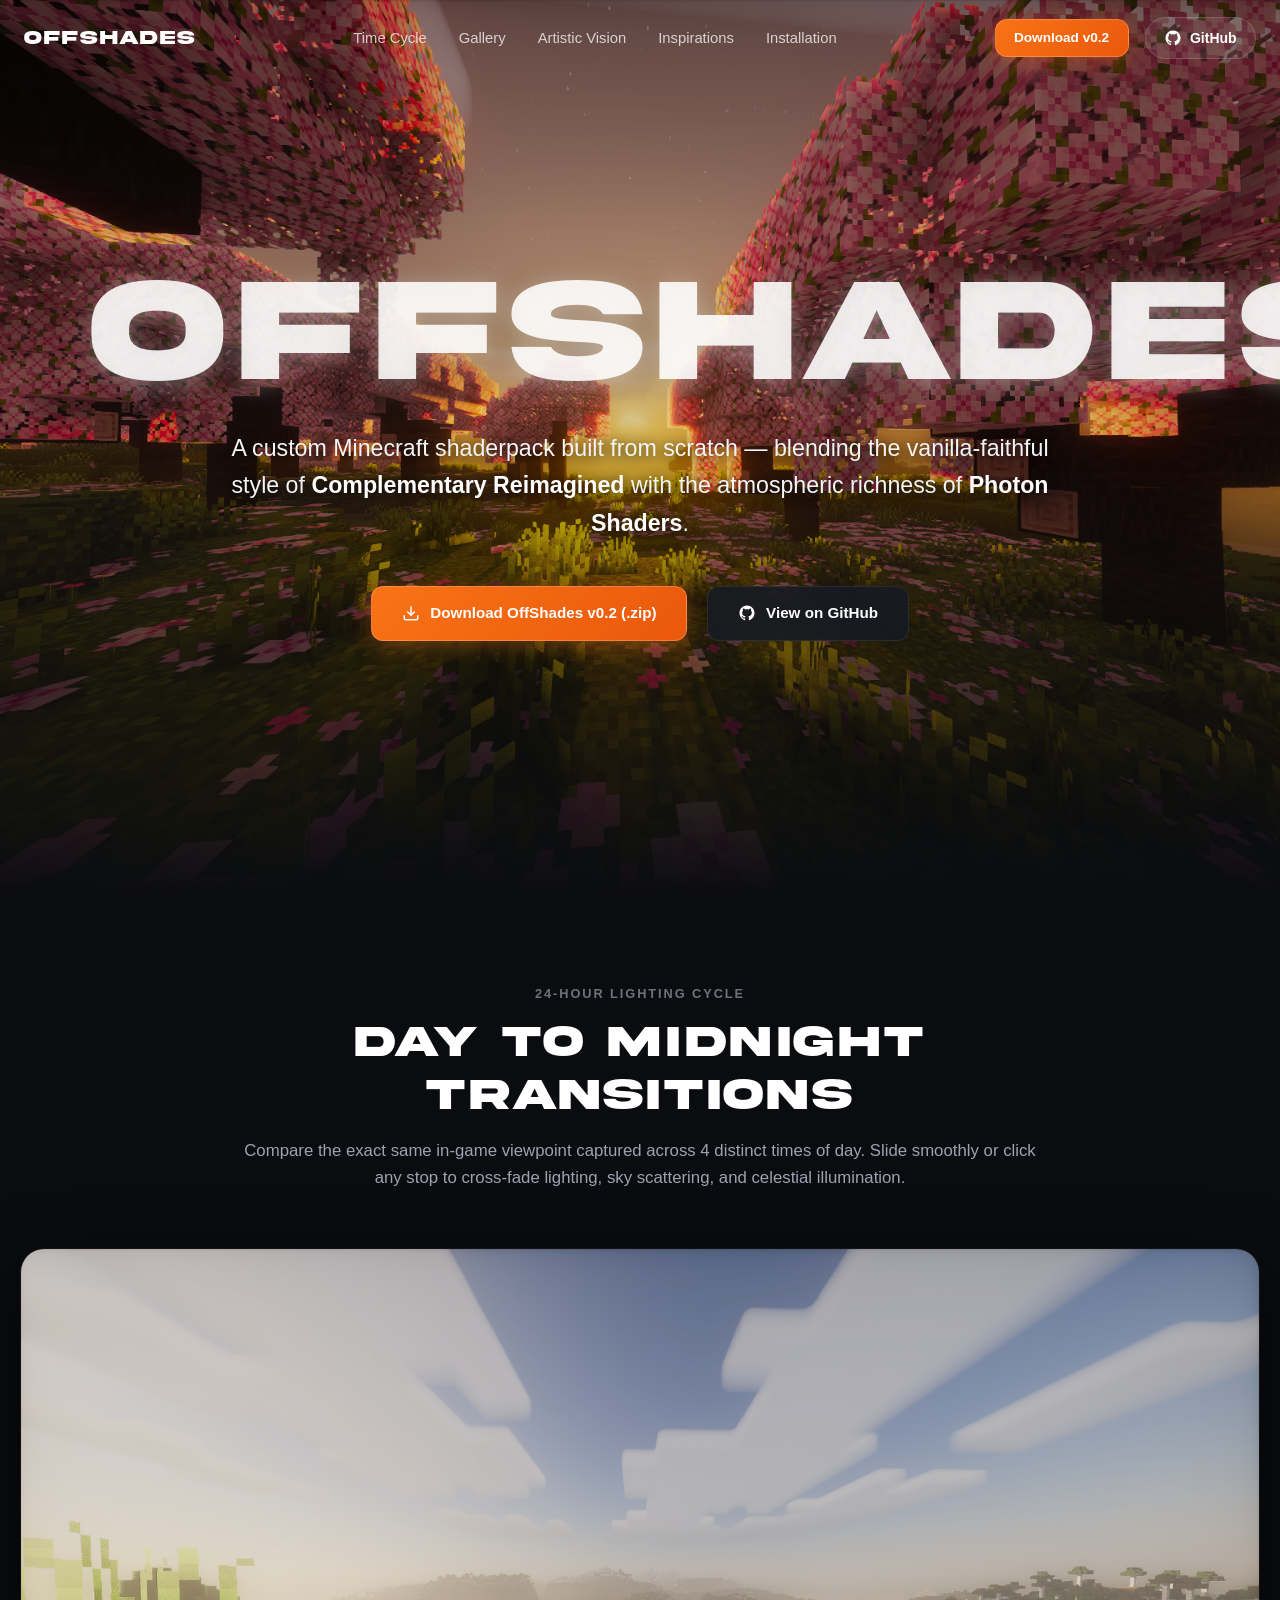
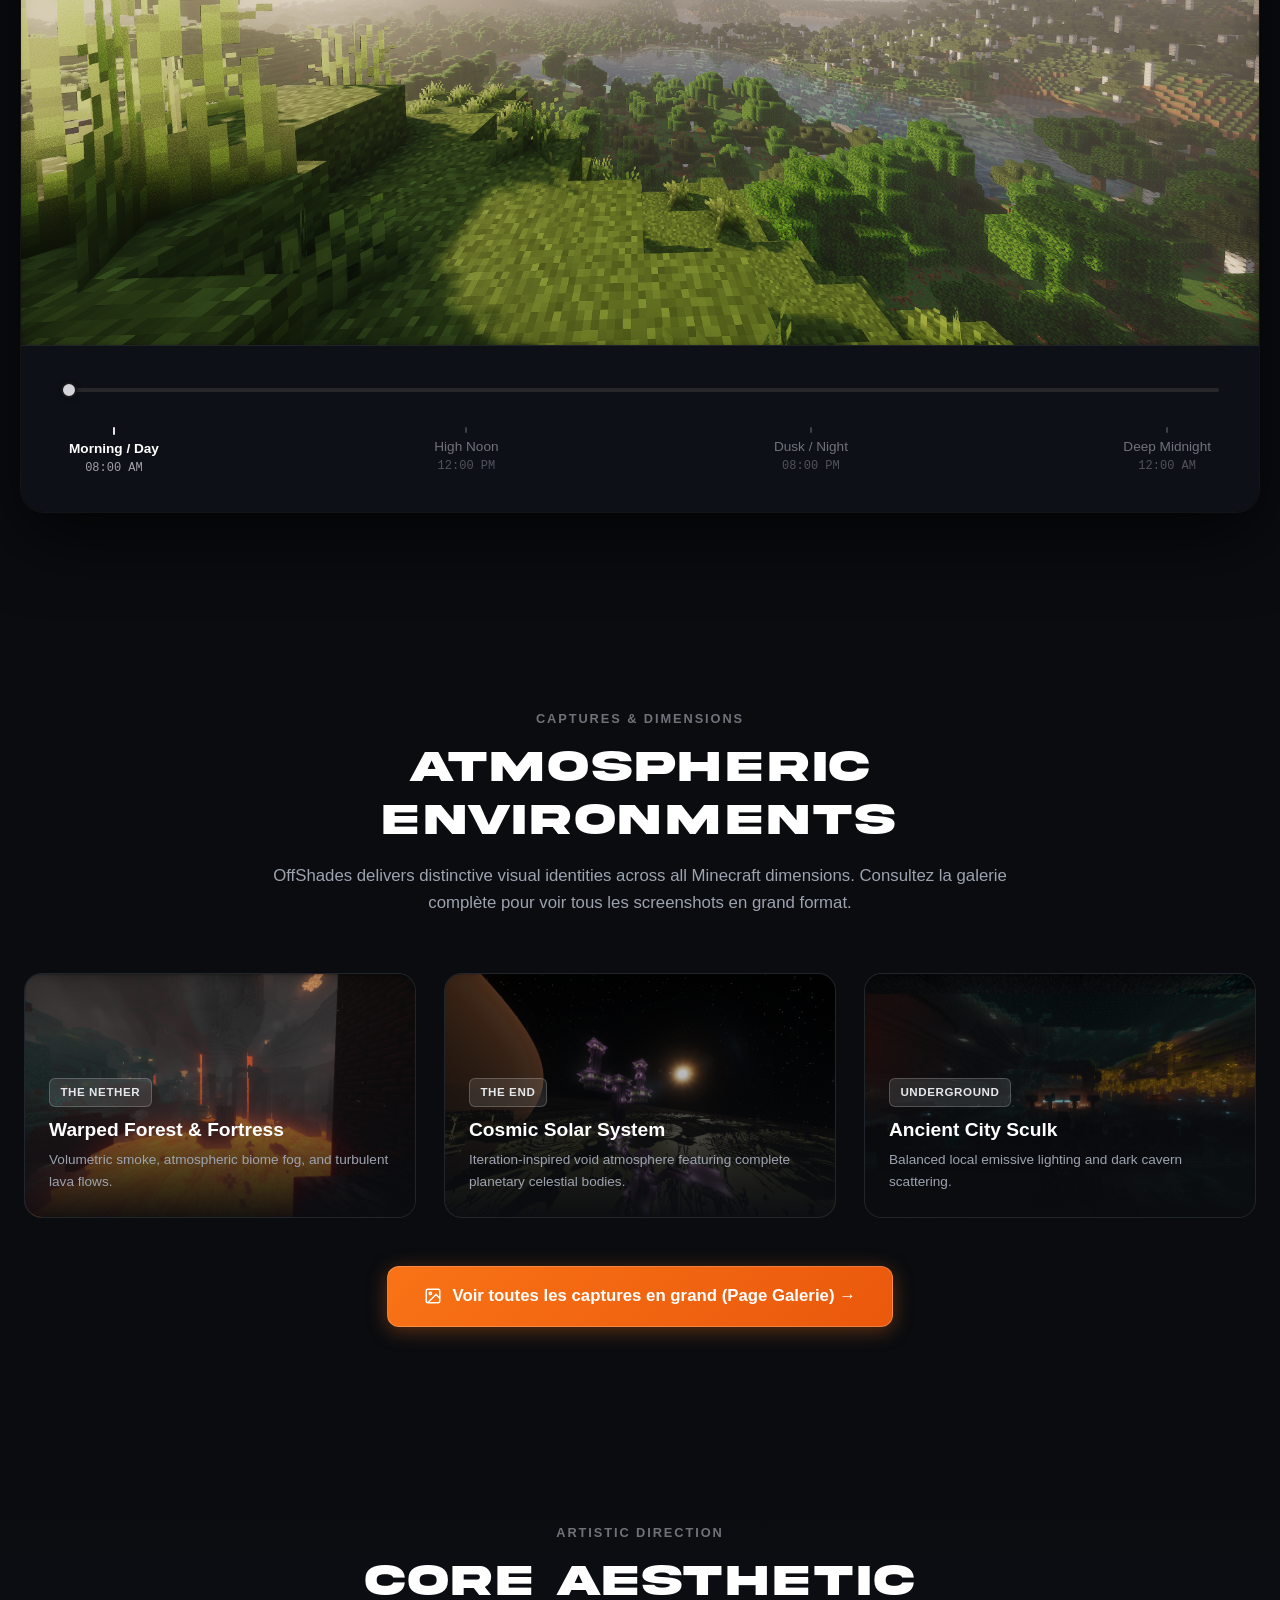
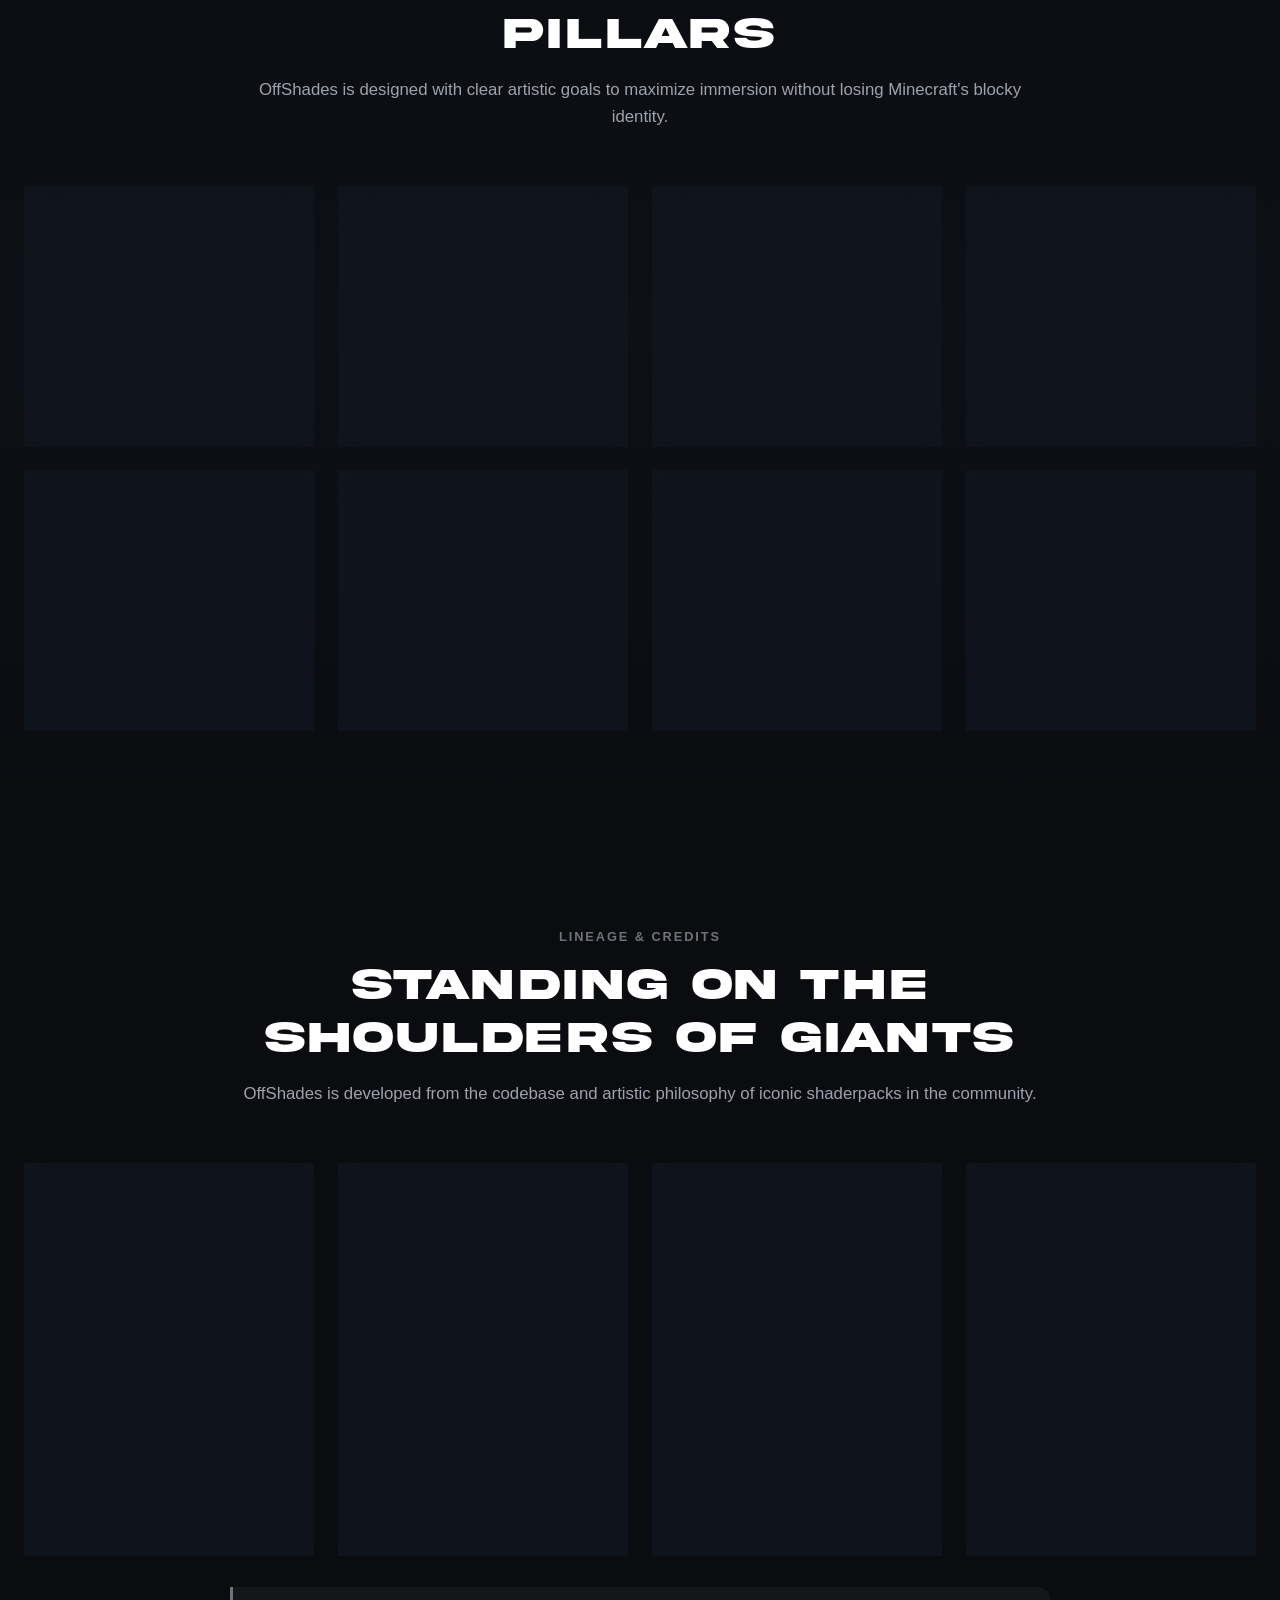
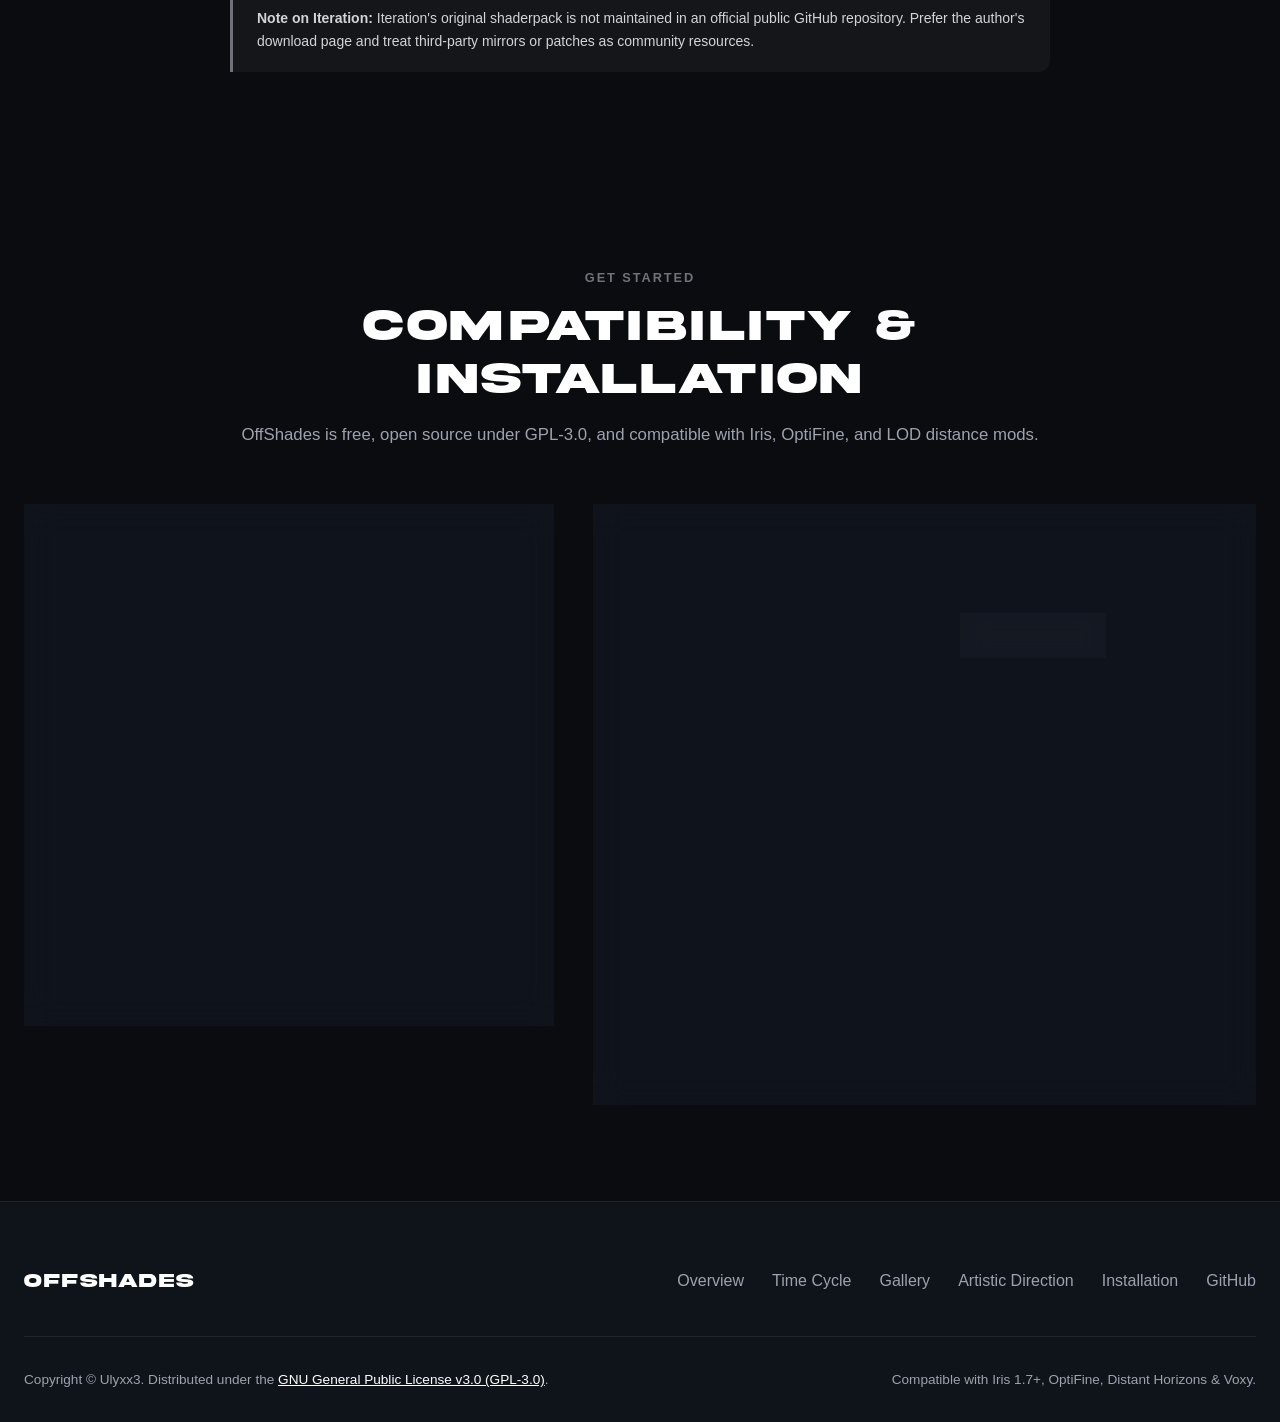
==== index.html @ b1a72c0a "website because why not" ====
<!DOCTYPE html>
<html lang="en">
<head>
  <meta charset="UTF-8">
  <meta name="viewport" content="width=device-width, initial-scale=1.0">
  <title>OffShades — Custom Minecraft Shaderpack</title>
  <meta name="description" content="A custom Minecraft shaderpack blending the vanilla-faithful clarity of Complementary Reimagined with the atmospheric richness of Photon Shaders. Compatible with Iris, Distant Horizons, and Voxy.">
  <meta name="author" content="Ulyxx3">
  
  <!-- Open Graph / Meta -->
  <meta property="og:type" content="website">
  <meta property="og:title" content="OffShades — Minecraft Shaderpack">
  <meta property="og:description" content="Vanilla block feel elevated by rich atmospheric scattering & warm cinematic skies.">
  <meta property="og:image" content="assets/Sunset.png">
  <meta name="theme-color" content="#0a0c10">
  
  <!-- Favicon -->
  <link rel="icon" type="image/png" href="./assets/website/sunrise.png">

  <!-- Stylesheet in assets/website/css/ -->
  <link rel="stylesheet" href="./assets/website/css/style.css">
</head>
<body>

  <!-- Navigation Bar (Clean typography, no blinkers) -->
  <header class="site-header">
    <div class="container nav-container">
      <a href="#hero" class="nav-brand">
        OFFSHADES
      </a>

      <ul class="nav-links">
        <li><a href="#time-showcase" class="nav-link active">Time Cycle</a></li>
        <li><a href="./assets/website/gallery.html" class="nav-link">Gallery</a></li>
        <li><a href="#artistic-direction" class="nav-link">Artistic Vision</a></li>
        <li><a href="#inspirations" class="nav-link">Inspirations</a></li>
        <li><a href="#installation" class="nav-link">Installation</a></li>
      </ul>

      <div class="nav-actions">
        <a href="./OffShades_0.2.zip" download="OffShades_0.2.zip" class="btn btn-primary" style="padding:0.45rem 1.15rem;font-size:0.85rem;">
          Download v0.2
        </a>
        <a href="https://github.com/Ulyxx3/OffShades" target="_blank" rel="noopener noreferrer" class="nav-github-btn">
          <svg viewBox="0 0 24 24" width="18" height="18" fill="currentColor">
            <path fill-rule="evenodd" clip-rule="evenodd" d="M12 2C6.477 2 2 6.484 2 12.017c0 4.425 2.865 8.18 6.839 9.504.5.092.682-.217.682-.483 0-.237-.008-.868-.013-1.703-2.782.605-3.369-1.343-3.369-1.343-.454-1.158-1.11-1.466-1.11-1.466-.908-.62.069-.608.069-.608 1.003.07 1.53 1.032 1.53 1.032.892 1.53 2.341 1.088 2.91.832.092-.647.35-1.088.636-1.338-2.22-.253-4.555-1.113-4.555-4.951 0-1.093.39-1.988 1.029-2.688-.103-.253-.446-1.272.098-2.65 0 0 .84-.27 2.75 1.026A9.564 9.564 0 0112 6.844c.85.004 1.705.115 2.504.337 1.909-1.296 2.747-1.027 2.747-1.027.546 1.379.202 2.398.1 2.651.64.7 1.028 1.595 1.028 2.688 0 3.848-2.339 4.695-4.566 4.943.359.309.678.92.678 1.855 0 1.338-.012 2.419-.012 2.747 0 .268.18.58.688.482A10.019 10.019 0 0022 12.017C22 6.484 17.522 2 12 2z"/>
          </svg>
          <span>GitHub</span>
        </a>

        <button class="mobile-toggle" aria-label="Toggle navigation menu">
          <span></span>
          <span></span>
          <span></span>
        </button>
      </div>
    </div>
  </header>

  <!-- Hero Section: Fills 100% of the screen height -->
  <section class="hero" id="hero">
    <div class="hero-bg-layer">
      <img src="./assets/website/sunrise.png" alt="OffShades Sunrise Panorama" class="hero-bg-image">
      <div class="hero-vignette"></div>
    </div>

    <div class="hero-container">
      <div class="hero-title-stage reveal-on-scroll">
        <h1 class="hero-title">OFFSHADES</h1>
      </div>

      <p class="hero-tagline reveal-on-scroll">
        A custom Minecraft shaderpack built from scratch — blending the vanilla-faithful style of 
        <strong>Complementary Reimagined</strong> with the atmospheric richness of <strong>Photon Shaders</strong>.
      </p>

      <div class="hero-cta-group reveal-on-scroll">
        <a href="./OffShades_0.2.zip" download="OffShades_0.2.zip" class="btn btn-primary">
          <svg viewBox="0 0 24 24" fill="none" stroke="currentColor" stroke-width="2">
            <path d="M21 15v4a2 2 0 0 1-2 2H5a2 2 0 0 1-2-2v-4"></path>
            <polyline points="7 10 12 15 17 10"></polyline>
            <line x1="12" y1="15" x2="12" y2="3"></line>
          </svg>
          Download OffShades v0.2 (.zip)
        </a>

        <a href="https://github.com/Ulyxx3/OffShades" target="_blank" rel="noopener noreferrer" class="btn btn-secondary">
          <svg viewBox="0 0 24 24" width="18" height="18" fill="currentColor">
            <path fill-rule="evenodd" clip-rule="evenodd" d="M12 2C6.477 2 2 6.484 2 12.017c0 4.425 2.865 8.18 6.839 9.504.5.092.682-.217.682-.483 0-.237-.008-.868-.013-1.703-2.782.605-3.369-1.343-3.369-1.343-.454-1.158-1.11-1.466-1.11-1.466-.908-.62.069-.608.069-.608 1.003.07 1.53 1.032 1.53 1.032.892 1.53 2.341 1.088 2.91.832.092-.647.35-1.088.636-1.338-2.22-.253-4.555-1.113-4.555-4.951 0-1.093.39-1.988 1.029-2.688-.103-.253-.446-1.272.098-2.65 0 0 .84-.27 2.75 1.026A9.564 9.564 0 0112 6.844c.85.004 1.705.115 2.504.337 1.909-1.296 2.747-1.027 2.747-1.027.546 1.379.202 2.398.1 2.651.64.7 1.028 1.595 1.028 2.688 0 3.848-2.339 4.695-4.566 4.943.359.309.678.92.678 1.855 0 1.338-.012 2.419-.012 2.747 0 .268.18.58.688.482A10.019 10.019 0 0022 12.017C22 6.484 17.522 2 12 2z"/>
          </svg>
          View on GitHub
        </a>
      </div>
    </div>
  </section>

  <!-- 24-Hour Cycle Showcase (Full Space & Discreet Grey Scrubber) -->
  <section class="showcase-section" id="time-showcase">
    <div class="container-wide">
      <div class="section-header reveal-on-scroll">
        <span class="section-tag">24-Hour Lighting Cycle</span>
        <h2 class="section-title">Day to Midnight Transitions</h2>
        <p class="section-desc">
          Compare the exact same in-game viewpoint captured across 4 distinct times of day. 
          Slide smoothly or click any stop to cross-fade lighting, sky scattering, and celestial illumination.
        </p>
      </div>

      <div class="time-stage-card reveal-on-scroll">
        <!-- 4 Layered Screenshots taking full container space -->
        <div class="time-viewport" id="time-viewport">
          <img src="./assets/website/day.png" alt="OffShades Day Lighting" class="time-layer layer-day" id="layer-day">
          <img src="./assets/website/noon.png" alt="OffShades High Noon" class="time-layer layer-noon" id="layer-noon">
          <img src="./assets/website/night.png" alt="OffShades Dusk & Night" class="time-layer layer-night" id="layer-night">
          <img src="./assets/website/midnight.png" alt="OffShades Midnight Atmosphere" class="time-layer layer-midnight" id="layer-midnight">
        </div>

        <!-- Clean Discreet Grey Controls -->
        <div class="time-controls-panel">
          <div class="slider-wrapper">
            <div class="range-slider-container">
              <input type="range" min="0" max="300" step="0.5" value="0" class="time-range-input" id="time-range-input" aria-label="Time of Day Slider">
            </div>

            <!-- Discreet Grey Indications Grid Below Slider -->
            <div class="time-indications-grid">
              <button class="time-indication-stop active" data-time="0">
                <span class="stop-tick"></span>
                <span class="stop-label">Morning / Day</span>
                <span class="stop-time">08:00 AM</span>
              </button>

              <button class="time-indication-stop" data-time="100">
                <span class="stop-tick"></span>
                <span class="stop-label">High Noon</span>
                <span class="stop-time">12:00 PM</span>
              </button>

              <button class="time-indication-stop" data-time="200">
                <span class="stop-tick"></span>
                <span class="stop-label">Dusk / Night</span>
                <span class="stop-time">08:00 PM</span>
              </button>

              <button class="time-indication-stop" data-time="300">
                <span class="stop-tick"></span>
                <span class="stop-label">Deep Midnight</span>
                <span class="stop-time">12:00 AM</span>
              </button>
            </div>
          </div>
        </div>
      </div>
    </div>
  </section>

  <!-- Showcase Gallery Teaser Section -->
  <section class="gallery-teaser-section" id="gallery">
    <div class="container">
      <div class="section-header reveal-on-scroll">
        <span class="section-tag">Captures & Dimensions</span>
        <h2 class="section-title">Atmospheric Environments</h2>
        <p class="section-desc">
          OffShades delivers distinctive visual identities across all Minecraft dimensions. 
          Consultez la galerie complète pour voir tous les screenshots en grand format.
        </p>
      </div>

      <div class="gallery-teaser-grid">
        <!-- Nether -->
        <div class="teaser-card reveal-on-scroll">
          <img src="./assets/website/nether_forest _and_fortress.png" alt="Nether Warped Forest and Fortress" loading="lazy">
          <div class="teaser-overlay">
            <span class="teaser-badge">The Nether</span>
            <h3 class="teaser-title">Warped Forest & Fortress</h3>
            <p class="teaser-desc">Volumetric smoke, atmospheric biome fog, and turbulent lava flows.</p>
          </div>
        </div>

        <!-- End -->
        <div class="teaser-card reveal-on-scroll">
          <img src="./assets/website/end_city.png" alt="The End Dimension" loading="lazy">
          <div class="teaser-overlay">
            <span class="teaser-badge">The End</span>
            <h3 class="teaser-title">Cosmic Solar System</h3>
            <p class="teaser-desc">Iteration-inspired void atmosphere featuring complete planetary celestial bodies.</p>
          </div>
        </div>

        <!-- Ancient City -->
        <div class="teaser-card reveal-on-scroll">
          <img src="./assets/website/ancient_city.png" alt="Ancient City Deep Dark" loading="lazy">
          <div class="teaser-overlay">
            <span class="teaser-badge">Underground</span>
            <h3 class="teaser-title">Ancient City Sculk</h3>
            <p class="teaser-desc">Balanced local emissive lighting and dark cavern scattering.</p>
          </div>
        </div>
      </div>

      <!-- CTA to dedicated Full Screen Gallery Page in assets/website/gallery.html -->
      <div class="teaser-cta-box reveal-on-scroll">
        <a href="./assets/website/gallery.html" class="btn btn-primary" style="padding:1rem 2.25rem;font-size:1.05rem;">
          <svg viewBox="0 0 24 24" fill="none" stroke="currentColor" stroke-width="2">
            <rect x="3" y="3" width="18" height="18" rx="2" ry="2"></rect>
            <circle cx="8.5" cy="8.5" r="1.5"></circle>
            <polyline points="21 15 16 10 5 21"></polyline>
          </svg>
          Voir toutes les captures en grand (Page Galerie) →
        </a>
      </div>
    </div>
  </section>

  <!-- Artistic Direction -->
  <section class="features-section" id="artistic-direction">
    <div class="container">
      <div class="section-header reveal-on-scroll">
        <span class="section-tag">Artistic Direction</span>
        <h2 class="section-title">Core Aesthetic Pillars</h2>
        <p class="section-desc">
          OffShades is designed with clear artistic goals to maximize immersion without losing Minecraft's blocky identity.
        </p>
      </div>

      <div class="features-grid">
        <!-- Terrain -->
        <div class="feature-card reveal-on-scroll">
          <div class="feature-icon-box">
            <svg viewBox="0 0 24 24" fill="none" stroke="currentColor" stroke-width="2">
              <rect x="3" y="3" width="18" height="18" rx="2" ry="2"></rect>
              <line x1="3" y1="9" x2="21" y2="9"></line>
              <line x1="9" y1="21" x2="9" y2="9"></line>
            </svg>
          </div>
          <h3 class="feature-title">Terrain</h3>
          <p class="feature-desc">Authentic vanilla block feel with high readability, balanced ambient occlusion, and crisp textures.</p>
        </div>

        <!-- Sky & Atmosphere -->
        <div class="feature-card reveal-on-scroll">
          <div class="feature-icon-box">
            <svg viewBox="0 0 24 24" fill="none" stroke="currentColor" stroke-width="2">
              <circle cx="12" cy="12" r="5"></circle>
              <line x1="12" y1="1" x2="12" y2="3"></line>
              <line x1="12" y1="21" x2="12" y2="23"></line>
              <line x1="4.22" y1="4.22" x2="5.64" y2="5.64"></line>
              <line x1="18.36" y1="18.36" x2="19.78" y2="19.78"></line>
            </svg>
          </div>
          <h3 class="feature-title">Sky & Atmosphere</h3>
          <p class="feature-desc">Soft atmospheric scattering, rich warm sunrises and sunsets, coupled with vanilla aesthetic clouds.</p>
        </div>

        <!-- Water -->
        <div class="feature-card reveal-on-scroll">
          <div class="feature-icon-box">
            <svg viewBox="0 0 24 24" fill="none" stroke="currentColor" stroke-width="2">
              <path d="M12 2.69l5.66 5.66a8 8 0 1 1-11.31 0z"></path>
            </svg>
          </div>
          <h3 class="feature-title">Water</h3>
          <p class="feature-desc">Clear, semi-realistic water with Snell’s window refraction, contact foam, animated caustics, not hyper-realist.</p>
        </div>

        <!-- Shadows -->
        <div class="feature-card reveal-on-scroll">
          <div class="feature-icon-box">
            <svg viewBox="0 0 24 24" fill="none" stroke="currentColor" stroke-width="2">
              <circle cx="12" cy="12" r="10"></circle>
              <path d="M12 2a10 10 0 0 0 0 20v-20z"></path>
            </svg>
          </div>
          <h3 class="feature-title">Shadows</h3>
          <p class="feature-desc">Sharp nearby contact shadows with natural penumbra softening at distance for cinematic depth.</p>
        </div>

        <!-- Bloom -->
        <div class="feature-card reveal-on-scroll">
          <div class="feature-icon-box">
            <svg viewBox="0 0 24 24" fill="none" stroke="currentColor" stroke-width="2">
              <polygon points="12 2 15.09 8.26 22 9.27 17 14.14 18.18 21.02 12 17.77 5.82 21.02 7 14.14 2 9.27 8.91 8.26 12 2"></polygon>
            </svg>
          </div>
          <h3 class="feature-title">Bloom</h3>
          <p class="feature-desc">Subtle, natural glow on torches, lanterns, lava, and sculk emissives without overwhelming blinding flare.</p>
        </div>

        <!-- Clouds -->
        <div class="feature-card reveal-on-scroll">
          <div class="feature-icon-box">
            <svg viewBox="0 0 24 24" fill="none" stroke="currentColor" stroke-width="2">
              <path d="M18 10h-1.26A8 8 0 1 0 9 20h9a5 5 0 0 0 0-10z"></path>
            </svg>
          </div>
          <h3 class="feature-title">Clouds</h3>
          <p class="feature-desc">Slightly volumetric yet strictly geometric cubic clouds inspired by Complementary Reimagined with stable world shadows.</p>
        </div>

        <!-- Nether -->
        <div class="feature-card reveal-on-scroll">
          <div class="feature-icon-box">
            <svg viewBox="0 0 24 24" fill="none" stroke="currentColor" stroke-width="2">
              <path d="M8.5 14.5A2.5 2.5 0 0 0 11 12c0-1.38-.5-2-1-3-1.072-2.143-.224-4.054 2-6 .5 2.5 2 4.9 4 6.5 2 1.6 3 3.5 3 5.5a7 7 0 1 1-14 0c0-1.153.433-2.294 1-3a2.5 2.5 0 0 0 2.5 2.5z"></path>
            </svg>
          </div>
          <h3 class="feature-title">The Nether</h3>
          <p class="feature-desc">Solas Shader inspired volumetric fog, dynamic per-biome lighting across 5 biomes, and procedural cross-current lava.</p>
        </div>

        <!-- The End -->
        <div class="feature-card reveal-on-scroll">
          <div class="feature-icon-box">
            <svg viewBox="0 0 24 24" fill="none" stroke="currentColor" stroke-width="2">
              <circle cx="12" cy="12" r="10"></circle>
              <ellipse cx="12" cy="12" rx="10" ry="4" transform="rotate(30 12 12)"></ellipse>
            </svg>
          </div>
          <h3 class="feature-title">The End</h3>
          <p class="feature-desc">Iteration-inspired cosmic void featuring a complete celestial planetary system instead of a solitary ring.</p>
        </div>
      </div>
    </div>
  </section>

  <!-- Inspirations & Lineage -->
  <section class="inspirations-section" id="inspirations">
    <div class="container">
      <div class="section-header reveal-on-scroll">
        <span class="section-tag">Lineage & Credits</span>
        <h2 class="section-title">Standing on the Shoulders of Giants</h2>
        <p class="section-desc">
          OffShades is developed from the codebase and artistic philosophy of iconic shaderpacks in the community.
        </p>
      </div>

      <div class="inspirations-grid">
        <!-- Complementary Reimagined -->
        <div class="insp-card reveal-on-scroll">
          <div class="insp-header">
            <span class="insp-role">Visual Style & Clouds</span>
            <h3 class="insp-title">
              Complementary Reimagined
              <a href="https://www.complementary.dev/shaders/" target="_blank" rel="noopener noreferrer" title="Visit Website">
                <svg viewBox="0 0 24 24" fill="none" stroke="currentColor" stroke-width="2">
                  <path d="M18 13v6a2 2 0 0 1-2 2H5a2 2 0 0 1-2-2V8a2 2 0 0 1 2-2h6"></path>
                  <polyline points="15 3 21 3 21 9"></polyline>
                  <line x1="10" y1="14" x2="21" y2="3"></line>
                </svg>
              </a>
            </h3>
          </div>
          <p class="insp-desc">
            Vanilla-friendly lighting, balanced natural colors, cubic volumetric clouds, water surface mechanics, and rock-solid configurability.
          </p>
          <div class="insp-links">
            <a href="https://www.complementary.dev/shaders/" target="_blank" rel="noopener noreferrer" class="insp-chip">Website</a>
          </div>
        </div>

        <!-- Photon Shaders -->
        <div class="insp-card reveal-on-scroll">
          <div class="insp-header">
            <span class="insp-role">Pipeline & Atmosphere</span>
            <h3 class="insp-title">
              Photon Shaders
              <a href="https://github.com/RRe36/PhotonShader" target="_blank" rel="noopener noreferrer" title="View GitHub">
                <svg viewBox="0 0 24 24" fill="none" stroke="currentColor" stroke-width="2">
                  <path d="M18 13v6a2 2 0 0 1-2 2H5a2 2 0 0 1-2-2V8a2 2 0 0 1 2-2h6"></path>
                  <polyline points="15 3 21 3 21 9"></polyline>
                  <line x1="10" y1="14" x2="21" y2="3"></line>
                </svg>
              </a>
            </h3>
          </div>
          <p class="insp-desc">
            Base Photon v1.3b deferred rendering pipeline, physical atmospheric scattering, detailed exposure, and cinematic weather systems.
          </p>
          <div class="insp-links">
            <a href="https://github.com/RRe36/PhotonShader" target="_blank" rel="noopener noreferrer" class="insp-chip">GitHub</a>
          </div>
        </div>

        <!-- Solas Shader -->
        <div class="insp-card reveal-on-scroll">
          <div class="insp-header">
            <span class="insp-role">Nether & Volumetrics</span>
            <h3 class="insp-title">
              Solas Shader
              <a href="https://github.com/Septonious/Solas-Shader" target="_blank" rel="noopener noreferrer" title="View GitHub">
                <svg viewBox="0 0 24 24" fill="none" stroke="currentColor" stroke-width="2">
                  <path d="M18 13v6a2 2 0 0 1-2 2H5a2 2 0 0 1-2-2V8a2 2 0 0 1 2-2h6"></path>
                  <polyline points="15 3 21 3 21 9"></polyline>
                  <line x1="10" y1="14" x2="21" y2="3"></line>
                </svg>
              </a>
            </h3>
          </div>
          <p class="insp-desc">
            Stylized fantasy lighting, colored light propagation, expressive skies, 3D volumetric smoke, and fluid Nether lava flows.
          </p>
          <div class="insp-links">
            <a href="https://github.com/Septonious/Solas-Shader" target="_blank" rel="noopener noreferrer" class="insp-chip">GitHub</a>
            <a href="https://modrinth.com/shader/solas-shader" target="_blank" rel="noopener noreferrer" class="insp-chip">Modrinth</a>
            <a href="https://www.curseforge.com/minecraft/shaders/solas-shader" target="_blank" rel="noopener noreferrer" class="insp-chip">CurseForge</a>
          </div>
        </div>

        <!-- IterationT / IterationRP -->
        <div class="insp-card reveal-on-scroll">
          <div class="insp-header">
            <span class="insp-role">End Atmosphere</span>
            <h3 class="insp-title">
              IterationT / IterationRP
              <a href="https://www.honski.net/library/minecraft/shaderpacks/iterationt/interationt.html" target="_blank" rel="noopener noreferrer" title="Author Page">
                <svg viewBox="0 0 24 24" fill="none" stroke="currentColor" stroke-width="2">
                  <path d="M18 13v6a2 2 0 0 1-2 2H5a2 2 0 0 1-2-2V8a2 2 0 0 1 2-2h6"></path>
                  <polyline points="15 3 21 3 21 9"></polyline>
                  <line x1="10" y1="14" x2="21" y2="3"></line>
                </svg>
              </a>
            </h3>
          </div>
          <p class="insp-desc">
            Restrained color grading, crisp celestial skybox rendering, and inspiring space aesthetics for the End dimension.
          </p>
          <div class="insp-links">
            <a href="https://www.honski.net/library/minecraft/shaderpacks/iterationt/interationt.html" target="_blank" rel="noopener noreferrer" class="insp-chip">Author Page</a>
            <a href="https://github.com/Erykuuu/IterationRp-SoczystaWolowina-edits" target="_blank" rel="noopener noreferrer" class="insp-chip">Community Mirror</a>
          </div>
        </div>
      </div>

      <div class="insp-note reveal-on-scroll">
        <strong>Note on Iteration:</strong> Iteration's original shaderpack is not maintained in an official public GitHub repository. Prefer the author's download page and treat third-party mirrors or patches as community resources.
      </div>
    </div>
  </section>

  <!-- Unified Installation & Compatibility Section -->
  <section class="install-section" id="installation">
    <div class="container">
      <div class="section-header reveal-on-scroll">
        <span class="section-tag">Get Started</span>
        <h2 class="section-title">Compatibility & Installation</h2>
        <p class="section-desc">
          OffShades is free, open source under GPL-3.0, and compatible with Iris, OptiFine, and LOD distance mods.
        </p>
      </div>

      <div class="install-grid">
        <!-- Compatibility Card with Voxy & Distant Horizons -->
        <div class="compat-box reveal-on-scroll">
          <h3 class="compat-title">
            <svg viewBox="0 0 24 24" width="22" height="22" fill="none" stroke="currentColor" stroke-width="2">
              <polyline points="22 11.08 22 12 11.99 21.99 2 12 11.99 2.01 16.5 6.5"></polyline>
            </svg>
            System & Mod Compatibility
          </h3>

          <div class="compat-list">
            <div class="compat-item">
              <div class="compat-icon">
                <svg viewBox="0 0 24 24" width="20" height="20" fill="none" stroke="currentColor" stroke-width="2">
                  <path d="M12 2L2 7l10 5 10-5-10-5zM2 17l10 5 10-5M2 12l10 5 10-5"></path>
                </svg>
              </div>
              <div>
                <div class="compat-label">Shader Loader</div>
                <div class="compat-value">Iris Shaders 1.7+ (Recommended) or OptiFine</div>
              </div>
            </div>

            <!-- LOD Mods: Distant Horizons & Voxy -->
            <div class="compat-item">
              <div class="compat-icon">
                <svg viewBox="0 0 24 24" width="20" height="20" fill="none" stroke="currentColor" stroke-width="2">
                  <polygon points="12 2 2 7 12 12 22 7 12 2"></polygon>
                  <polyline points="2 17 12 22 22 17"></polyline>
                  <polyline points="2 12 12 17 22 12"></polyline>
                </svg>
              </div>
              <div>
                <div class="compat-label">LOD Distance Mods</div>
                <div class="compat-value" style="color:#ffffff;font-weight:600;">Compatible with Distant Horizons & Voxy</div>
              </div>
            </div>

            <div class="compat-item">
              <div class="compat-icon">
                <svg viewBox="0 0 24 24" width="20" height="20" fill="none" stroke="currentColor" stroke-width="2">
                  <rect x="2" y="3" width="20" height="14" rx="2" ry="2"></rect>
                  <line x1="8" y1="21" x2="16" y2="21"></line>
                  <line x1="12" y1="17" x2="12" y2="21"></line>
                </svg>
              </div>
              <div>
                <div class="compat-label">Minecraft Version</div>
                <div class="compat-value">Minecraft 1.20+ (Java Edition)</div>
              </div>
            </div>

            <div class="compat-item">
              <div class="compat-icon">
                <svg viewBox="0 0 24 24" width="20" height="20" fill="none" stroke="currentColor" stroke-width="2">
                  <polygon points="13 2 3 14 12 14 11 22 21 10 12 10 13 2"></polygon>
                </svg>
              </div>
              <div>
                <div class="compat-label">Graphics Standard</div>
                <div class="compat-value">OpenGL 4.0+ compliant GPU</div>
              </div>
            </div>
          </div>
        </div>

        <!-- Installation & Download Card -->
        <div class="steps-box reveal-on-scroll">
          <div class="steps-list">
            <div class="step-card">
              <div class="step-number">1</div>
              <div class="step-content">
                <h4 class="step-title">Download OffShades</h4>
                <p class="step-desc">Grab the latest packaged zip release or star the repo on GitHub.</p>
                <div style="display:flex;gap:0.75rem;flex-wrap:wrap;margin-top:0.6rem;">
                  <a href="./OffShades_0.2.zip" download class="btn btn-primary" style="padding:0.6rem 1.3rem;font-size:0.9rem;">
                    Download OffShades v0.2 (.zip)
                  </a>
                  <a href="https://github.com/Ulyxx3/OffShades" target="_blank" rel="noopener noreferrer" class="btn btn-secondary" style="padding:0.6rem 1.3rem;font-size:0.9rem;">
                    Star on GitHub
                  </a>
                </div>
              </div>
            </div>

            <div class="step-card">
              <div class="step-number">2</div>
              <div class="step-content">
                <h4 class="step-title">Place in Shaderpacks Folder</h4>
                <p class="step-desc">Copy the folder (or <code>OffShades_0.2.zip</code>) into your Minecraft shaderpacks directory:</p>
                <div class="code-copy-box">
                  <code>%appdata%\.minecraft\shaderpacks\</code>
                  <button class="copy-btn" data-copy="%appdata%\.minecraft\shaderpacks\">
                    <svg viewBox="0 0 24 24" fill="none" stroke="currentColor" stroke-width="2">
                      <rect x="9" y="9" width="13" height="13" rx="2" ry="2"></rect>
                      <path d="M5 15H4a2 2 0 0 1-2-2V4a2 2 0 0 1 2-2h9a2 2 0 0 1 2 2v1"></path>
                    </svg>
                    Copy
                  </button>
                </div>
              </div>
            </div>

            <div class="step-card">
              <div class="step-number">3</div>
              <div class="step-content">
                <h4 class="step-title">Enable in Video Settings</h4>
                <p class="step-desc">In Minecraft, navigate to:</p>
                <div class="code-copy-box" style="color:#ffffff;">
                  <code>Options → Video Settings → Shader Packs → OffShades</code>
                </div>
              </div>
            </div>
          </div>

          <div style="margin-top:2rem;padding-top:1.5rem;border-top:1px solid var(--border-subtle);">
            <div class="code-copy-box">
              <code>git clone https://github.com/Ulyxx3/OffShades.git</code>
              <button class="copy-btn" data-copy="git clone https://github.com/Ulyxx3/OffShades.git">
                <svg viewBox="0 0 24 24" fill="none" stroke="currentColor" stroke-width="2">
                  <rect x="9" y="9" width="13" height="13" rx="2" ry="2"></rect>
                  <path d="M5 15H4a2 2 0 0 1-2-2V4a2 2 0 0 1 2-2h9a2 2 0 0 1 2 2v1"></path>
                </svg>
                Copy
              </button>
            </div>
          </div>
        </div>
      </div>
    </div>
  </section>

  <!-- Clean Footer (No blinkers) -->
  <footer class="site-footer">
    <div class="container">
      <div class="footer-top">
        <div class="footer-brand">
          OFFSHADES
        </div>

        <ul class="footer-links">
          <li><a href="#hero">Overview</a></li>
          <li><a href="#time-showcase">Time Cycle</a></li>
          <li><a href="./assets/website/gallery.html">Gallery</a></li>
          <li><a href="#artistic-direction">Artistic Direction</a></li>
          <li><a href="#installation">Installation</a></li>
          <li><a href="https://github.com/Ulyxx3/OffShades" target="_blank" rel="noopener noreferrer">GitHub</a></li>
        </ul>
      </div>

      <div class="footer-bottom">
        <div>
          Copyright © Ulyxx3. Distributed under the 
          <span class="footer-license"><a href="./LICENSE">GNU General Public License v3.0 (GPL-3.0)</a></span>.
        </div>
        <div>
          Compatible with Iris 1.7+, OptiFine, Distant Horizons & Voxy.
        </div>
      </div>
    </div>
  </footer>

  <script src="./assets/website/js/main.js"></script>
</body>
</html>
---- assets/website/css/style.css ----
/* ==========================================================================
   OffShades Shaderpack - Showcase Website
   Designed for GitHub Pages
   ========================================================================== */

/* Custom Font: Akira Expanded */
@font-face {
  font-family: 'Akira Expanded';
  src: url('../Akira Expanded Demo.otf') format('opentype');
  font-weight: 800 900;
  font-style: normal;
  font-display: swap;
}

/* Google Fonts: Outfit & JetBrains Mono */
@import url('https://fonts.googleapis.com/css2?family=JetBrains+Mono:wght@400;500;600&family=Outfit:wght@300;400;500;600;700;800&display=swap');

/* CSS Variables / Theme Tokens */
:root {
  --bg-primary: #0a0c10;
  --bg-secondary: #0f131a;
  --bg-tertiary: #161b24;
  --bg-card: rgba(18, 23, 33, 0.7);
  --bg-card-hover: rgba(26, 33, 47, 0.85);
  
  --border-subtle: rgba(255, 255, 255, 0.08);
  --border-active: rgba(255, 255, 255, 0.25);
  
  --text-main: #f3f4f6;
  --text-muted: #9ca3af;
  --text-dim: #71717a;
  
  --accent-orange: #f97316;
  --accent-sunset: #ea580c;
  --accent-cyan: #06b6d4;
  --accent-emerald: #10b981;
  
  --font-title: 'Akira Expanded', -apple-system, BlinkMacSystemFont, 'Segoe UI', sans-serif;
  --font-body: 'Outfit', -apple-system, BlinkMacSystemFont, 'Segoe UI', Roboto, sans-serif;
  --font-mono: 'JetBrains Mono', monospace;
  
  --radius-sm: 6px;
  --radius-md: 12px;
  --radius-lg: 18px;
  --radius-xl: 24px;
  --radius-full: 9999px;
  
  --transition-fast: 0.2s cubic-bezier(0.16, 1, 0.3, 1);
  --transition-smooth: 0.35s cubic-bezier(0.16, 1, 0.3, 1);
  
  --container-max: 1320px;
}

/* Reset & Box Sizing */
*, *::before, *::after {
  box-sizing: border-box;
  margin: 0;
  padding: 0;
}

html {
  scroll-behavior: smooth;
  font-size: 16px;
  background-color: var(--bg-primary);
  color: var(--text-main);
  text-rendering: optimizeLegibility;
  -webkit-font-smoothing: antialiased;
}

body {
  font-family: var(--font-body);
  line-height: 1.6;
  background-color: var(--bg-primary);
  overflow-x: hidden;
}

img, video {
  max-width: 100%;
  height: auto;
  display: block;
}

a {
  color: inherit;
  text-decoration: none;
  transition: var(--transition-fast);
}

button {
  font-family: inherit;
  cursor: pointer;
  border: none;
  background: none;
}

/* Container */
.container {
  width: 100%;
  max-width: var(--container-max);
  margin-left: auto;
  margin-right: auto;
  padding-left: 1.5rem;
  padding-right: 1.5rem;
}

.container-wide {
  width: 100%;
  max-width: 1640px;
  margin-left: auto;
  margin-right: auto;
  padding-left: 1.25rem;
  padding-right: 1.25rem;
}

/* ==========================================================================
   Navigation Bar (Transparent over Hero, solid on scroll, NO blinkers)
   ========================================================================== */
.site-header {
  position: fixed;
  top: 0;
  left: 0;
  right: 0;
  z-index: 100;
  background: transparent;
  backdrop-filter: none;
  -webkit-backdrop-filter: none;
  border-bottom: 1px solid transparent;
  transition: background 0.3s ease, border-color 0.3s ease, backdrop-filter 0.3s ease;
}

.site-header.scrolled {
  background: rgba(10, 12, 16, 0.92);
  backdrop-filter: blur(16px);
  -webkit-backdrop-filter: blur(16px);
  border-bottom-color: rgba(255, 255, 255, 0.08);
  box-shadow: 0 10px 30px rgba(0, 0, 0, 0.5);
}

.nav-container {
  display: flex;
  align-items: center;
  justify-content: space-between;
  height: 76px;
}

.nav-brand {
  font-family: var(--font-title);
  font-size: 1.2rem;
  letter-spacing: 0.06em;
  color: #fff;
  font-weight: 900;
}

.nav-links {
  display: flex;
  align-items: center;
  gap: 2rem;
  list-style: none;
}

.nav-link {
  font-size: 0.925rem;
  font-weight: 500;
  color: rgba(255, 255, 255, 0.75);
  position: relative;
  padding: 0.5rem 0;
}

.nav-link:hover,
.nav-link.active {
  color: #fff;
}

.nav-link::after {
  content: '';
  position: absolute;
  bottom: 0;
  left: 0;
  width: 0%;
  height: 2px;
  background: #ffffff;
  transition: width var(--transition-fast);
  border-radius: 2px;
}

.nav-link:hover::after,
.nav-link.active::after {
  width: 100%;
}

.nav-actions {
  display: flex;
  align-items: center;
  gap: 1rem;
}

.nav-github-btn {
  display: inline-flex;
  align-items: center;
  gap: 0.5rem;
  padding: 0.55rem 1.15rem;
  font-size: 0.875rem;
  font-weight: 600;
  background: rgba(255, 255, 255, 0.08);
  border: 1px solid rgba(255, 255, 255, 0.15);
  border-radius: var(--radius-full);
  color: #fff;
  transition: var(--transition-fast);
}

.nav-github-btn:hover {
  background: rgba(255, 255, 255, 0.16);
  border-color: rgba(255, 255, 255, 0.3);
  transform: translateY(-1px);
}

.mobile-toggle {
  display: none;
  flex-direction: column;
  gap: 5px;
  width: 32px;
  height: 32px;
  justify-content: center;
  align-items: center;
  background: transparent;
  color: var(--text-main);
}

.mobile-toggle span {
  width: 22px;
  height: 2px;
  background: #fff;
  border-radius: 2px;
  transition: var(--transition-fast);
}

/* ==========================================================================
   Hero Section - Exactly 100vh Full Screen Edge-to-Edge
   ========================================================================== */
.hero {
  position: relative;
  width: 100vw;
  height: 100vh;
  min-height: 100vh;
  max-height: 100vh;
  display: flex;
  align-items: center;
  justify-content: center;
  padding: 0 1.5rem;
  overflow: hidden;
}

.hero-bg-layer {
  position: absolute;
  inset: 0;
  width: 100%;
  height: 100%;
  z-index: 0;
}

.hero-bg-image {
  width: 100%;
  height: 100%;
  object-fit: cover;
  object-position: center center;
  display: block;
}

/* Very subtle bottom transition into page content without dark letterbox */
.hero-vignette {
  position: absolute;
  inset: 0;
  background: linear-gradient(to bottom, rgba(0, 0, 0, 0.2) 0%, transparent 45%, rgba(10, 12, 16, 0.85) 92%, var(--bg-primary) 100%);
  pointer-events: none;
}

.hero-container {
  position: relative;
  z-index: 2;
  text-align: center;
  max-width: 1100px;
  display: flex;
  flex-direction: column;
  align-items: center;
}

.hero-title-stage {
  position: relative;
  margin-bottom: 1.5rem;
  user-select: none;
  width: 100%;
}

.hero-title {
  font-family: var(--font-title);
  font-size: clamp(3.8rem, 11.5vw, 9.4rem);
  font-weight: 900;
  letter-spacing: 0.05em;
  line-height: 1;
  text-transform: uppercase;
  margin: 0;
  color: rgba(255, 255, 255, 0.88);
  mix-blend-mode: overlay;
  text-shadow: 0 4px 25px rgba(255, 255, 255, 0.35);
  filter: drop-shadow(0 15px 35px rgba(0, 0, 0, 0.4));
}

.hero-tagline {
  font-size: clamp(1.1rem, 2.3vw, 1.45rem);
  font-weight: 300;
  color: #f3f4f6;
  max-width: 820px;
  margin-bottom: 2.75rem;
  line-height: 1.6;
  text-shadow: 0 2px 14px rgba(0, 0, 0, 0.9);
}

.hero-tagline strong {
  font-weight: 600;
  color: #fff;
}

.hero-cta-group {
  display: flex;
  align-items: center;
  justify-content: center;
  flex-wrap: wrap;
  gap: 1.25rem;
}

/* Buttons */
.btn {
  display: inline-flex;
  align-items: center;
  justify-content: center;
  gap: 0.65rem;
  padding: 0.9rem 1.85rem;
  border-radius: var(--radius-md);
  font-size: 0.95rem;
  font-weight: 600;
  transition: var(--transition-smooth);
  text-decoration: none;
  white-space: nowrap;
}

.btn svg {
  width: 18px;
  height: 18px;
  flex-shrink: 0;
}

.btn-primary {
  background: linear-gradient(135deg, var(--accent-orange), var(--accent-sunset));
  color: #fff;
  box-shadow: 0 4px 20px rgba(249, 115, 22, 0.35);
  border: 1px solid rgba(255, 255, 255, 0.2);
}

.btn-primary:hover {
  background: linear-gradient(135deg, #fb923c, #f97316);
  box-shadow: 0 8px 30px rgba(249, 115, 22, 0.55);
  transform: translateY(-2px);
}

.btn-secondary {
  background: rgba(22, 27, 36, 0.85);
  backdrop-filter: blur(12px);
  color: #fff;
  border: 1px solid var(--border-subtle);
}

.btn-secondary:hover {
  background: rgba(30, 38, 51, 0.95);
  border-color: rgba(255, 255, 255, 0.25);
  transform: translateY(-2px);
}

/* ==========================================================================
   Section Headers
   ========================================================================== */
.section-header {
  text-align: center;
  max-width: 800px;
  margin: 0 auto 3.5rem;
}

.section-tag {
  display: inline-block;
  font-size: 0.8rem;
  font-weight: 700;
  text-transform: uppercase;
  letter-spacing: 0.15em;
  color: var(--text-dim);
  margin-bottom: 0.75rem;
}

.section-title {
  font-family: var(--font-title);
  font-size: clamp(1.8rem, 4vw, 2.75rem);
  font-weight: 900;
  letter-spacing: 0.04em;
  color: #fff;
  margin-bottom: 1rem;
  line-height: 1.2;
}

.section-desc {
  font-size: 1.05rem;
  color: var(--text-muted);
  line-height: 1.6;
}

/* ==========================================================================
   24-Hour Cycle Showcase - Full Space & DISCREET GREY SLIDER
   ========================================================================== */
.showcase-section {
  position: relative;
  padding: 5rem 0 6rem;
  z-index: 5;
}

.time-stage-card {
  background: #000;
  border: 1px solid var(--border-subtle);
  border-radius: var(--radius-xl);
  overflow: hidden;
  box-shadow: 0 25px 70px rgba(0, 0, 0, 0.7);
  position: relative;
  width: 100%;
}

.time-viewport {
  position: relative;
  width: 100%;
  aspect-ratio: 16 / 9;
  background: #000;
  overflow: hidden;
  user-select: none;
}

.time-layer {
  position: absolute;
  inset: 0;
  width: 100%;
  height: 100%;
  object-fit: cover;
  transition: opacity 0.2s ease-out;
  pointer-events: none;
}

.time-layer.layer-day { opacity: 1; z-index: 1; }
.time-layer.layer-noon { opacity: 0; z-index: 2; }
.time-layer.layer-night { opacity: 0; z-index: 3; }
.time-layer.layer-midnight { opacity: 0; z-index: 4; }

/* Discreet Grey Controls Panel */
.time-controls-panel {
  padding: 2rem 2.5rem;
  background: #0d1017;
  border-top: 1px solid var(--border-subtle);
  display: flex;
  flex-direction: column;
  gap: 1.25rem;
}

.slider-wrapper {
  display: flex;
  flex-direction: column;
  gap: 1.25rem;
  position: relative;
  width: 100%;
}

.range-slider-container {
  position: relative;
  width: 100%;
  height: 24px;
  display: flex;
  align-items: center;
}

/* SOBER GREY SLIDER TRACK */
.time-range-input {
  -webkit-appearance: none;
  appearance: none;
  width: 100%;
  height: 4px;
  border-radius: 2px;
  background: #27272a;
  outline: none;
  cursor: pointer;
  position: relative;
  z-index: 2;
  transition: background 0.2s ease;
}

.time-range-input:hover {
  background: #3f3f46;
}

/* SOBER GREY THUMB - No neon glow, discreet brushed circle */
.time-range-input::-webkit-slider-thumb {
  -webkit-appearance: none;
  appearance: none;
  width: 16px;
  height: 16px;
  border-radius: 50%;
  background: #d4d4d8;
  border: 2px solid #18181b;
  box-shadow: 0 1px 4px rgba(0, 0, 0, 0.5);
  cursor: grab;
  transition: background 0.15s ease, transform 0.15s ease;
}

.time-range-input:hover::-webkit-slider-thumb {
  background: #ffffff;
  transform: scale(1.15);
}

.time-range-input:active::-webkit-slider-thumb {
  cursor: grabbing;
  background: #ffffff;
  transform: scale(1.2);
}

.time-range-input::-moz-range-thumb {
  width: 16px;
  height: 16px;
  border-radius: 50%;
  background: #d4d4d8;
  border: 2px solid #18181b;
  box-shadow: 0 1px 4px rgba(0, 0, 0, 0.5);
  cursor: grab;
}

/* DISCREET GREY INDICATIONS BELOW SLIDER */
.time-indications-grid {
  display: flex;
  justify-content: space-between;
  position: relative;
  width: 100%;
}

.time-indication-stop {
  display: flex;
  flex-direction: column;
  align-items: center;
  gap: 0.35rem;
  cursor: pointer;
  background: transparent;
  padding: 0.3rem 0.5rem;
  border-radius: var(--radius-sm);
  transition: color 0.15s ease;
  color: #71717a;
}

.time-indication-stop .stop-tick {
  width: 2px;
  height: 6px;
  background: #3f3f46;
  border-radius: 1px;
  transition: background 0.15s ease, height 0.15s ease;
}

.time-indication-stop .stop-label {
  font-size: 0.85rem;
  font-weight: 500;
  color: #71717a;
  transition: color 0.15s ease;
}

.time-indication-stop .stop-time {
  font-family: var(--font-mono);
  font-size: 0.75rem;
  color: #52525b;
  transition: color 0.15s ease;
}

.time-indication-stop:hover {
  color: #d4d4d8;
}

.time-indication-stop:hover .stop-tick {
  background: #a1a1aa;
}

.time-indication-stop:hover .stop-label {
  color: #d4d4d8;
}

.time-indication-stop.active {
  color: #ffffff;
}

.time-indication-stop.active .stop-tick {
  background: #e4e4e7;
  height: 8px;
}

.time-indication-stop.active .stop-label {
  color: #ffffff;
  font-weight: 600;
}

.time-indication-stop.active .stop-time {
  color: #a1a1aa;
}

/* ==========================================================================
   Home Gallery Teaser Section
   ========================================================================== */
.gallery-teaser-section {
  padding: 6rem 0;
  position: relative;
}

.gallery-teaser-grid {
  display: grid;
  grid-template-columns: repeat(auto-fill, minmax(360px, 1fr));
  gap: 1.75rem;
  margin-bottom: 3rem;
}

.teaser-card {
  position: relative;
  border-radius: var(--radius-lg);
  overflow: hidden;
  background: var(--bg-card);
  border: 1px solid var(--border-subtle);
  aspect-ratio: 16 / 10;
  transition: transform var(--transition-smooth), border-color var(--transition-smooth);
}

.teaser-card:hover {
  transform: translateY(-4px);
  border-color: rgba(255, 255, 255, 0.25);
}

.teaser-card img {
  width: 100%;
  height: 100%;
  object-fit: cover;
  transition: transform 0.6s cubic-bezier(0.16, 1, 0.3, 1);
}

.teaser-card:hover img {
  transform: scale(1.04);
}

.teaser-overlay {
  position: absolute;
  inset: 0;
  background: linear-gradient(to top, rgba(10, 12, 16, 0.95) 0%, rgba(10, 12, 16, 0.35) 50%, transparent 100%);
  display: flex;
  flex-direction: column;
  justify-content: flex-end;
  padding: 1.5rem;
}

.teaser-badge {
  display: inline-block;
  align-self: flex-start;
  padding: 0.25rem 0.65rem;
  font-size: 0.725rem;
  font-weight: 700;
  text-transform: uppercase;
  letter-spacing: 0.05em;
  background: rgba(255, 255, 255, 0.1);
  border: 1px solid rgba(255, 255, 255, 0.2);
  color: #e5e7eb;
  border-radius: var(--radius-sm);
  margin-bottom: 0.5rem;
}

.teaser-title {
  font-size: 1.2rem;
  font-weight: 700;
  color: #fff;
  margin-bottom: 0.25rem;
}

.teaser-desc {
  font-size: 0.85rem;
  color: var(--text-muted);
}

.teaser-cta-box {
  text-align: center;
}

/* ==========================================================================
   Dedicated Full Gallery Page Styles (assets/website/gallery.html)
   ========================================================================== */
.gallery-page-header {
  padding: 130px 0 3.5rem;
  text-align: center;
}

.gallery-page-grid {
  display: flex;
  flex-direction: column;
  gap: 3.5rem;
  margin-bottom: 6rem;
}

.fullscreen-capture-card {
  background: var(--bg-card);
  backdrop-filter: blur(16px);
  border: 1px solid var(--border-subtle);
  border-radius: var(--radius-xl);
  overflow: hidden;
  box-shadow: 0 25px 60px rgba(0, 0, 0, 0.6);
  transition: border-color var(--transition-smooth);
}

.fullscreen-capture-card:hover {
  border-color: rgba(255, 255, 255, 0.3);
}

.capture-image-wrap {
  width: 100%;
  aspect-ratio: 16 / 9;
  background: #000;
  overflow: hidden;
}

.capture-image-wrap img {
  width: 100%;
  height: 100%;
  object-fit: cover;
  transition: transform 0.8s cubic-bezier(0.16, 1, 0.3, 1);
}

.fullscreen-capture-card:hover .capture-image-wrap img {
  transform: scale(1.02);
}

.capture-details-bar {
  padding: 1.75rem 2rem;
  display: flex;
  align-items: center;
  justify-content: space-between;
  flex-wrap: wrap;
  gap: 1.25rem;
  background: #0d1017;
  border-top: 1px solid var(--border-subtle);
}

.capture-info h3 {
  font-size: 1.35rem;
  font-weight: 700;
  color: #fff;
  margin-bottom: 0.35rem;
}

.capture-info p {
  font-size: 0.925rem;
  color: var(--text-muted);
}

.capture-actions {
  display: flex;
  align-items: center;
  gap: 0.75rem;
}

/* ==========================================================================
   Artistic Direction
   ========================================================================== */
.features-section {
  padding: 6rem 0;
  background: linear-gradient(180deg, transparent 0%, rgba(15, 19, 26, 0.5) 50%, transparent 100%);
}

.features-grid {
  display: grid;
  grid-template-columns: repeat(auto-fill, minmax(280px, 1fr));
  gap: 1.5rem;
}

.feature-card {
  background: var(--bg-card);
  backdrop-filter: blur(12px);
  border: 1px solid var(--border-subtle);
  border-radius: var(--radius-lg);
  padding: 2rem;
  transition: var(--transition-smooth);
  position: relative;
  overflow: hidden;
}

.feature-card:hover {
  transform: translateY(-4px);
  border-color: rgba(255, 255, 255, 0.25);
  background: var(--bg-card-hover);
  box-shadow: 0 15px 35px rgba(0, 0, 0, 0.4);
}

.feature-icon-box {
  width: 48px;
  height: 48px;
  border-radius: var(--radius-md);
  background: rgba(255, 255, 255, 0.05);
  border: 1px solid rgba(255, 255, 255, 0.12);
  display: flex;
  align-items: center;
  justify-content: center;
  color: #fff;
  margin-bottom: 1.25rem;
}

.feature-icon-box svg {
  width: 24px;
  height: 24px;
}

.feature-title {
  font-size: 1.15rem;
  font-weight: 700;
  color: #fff;
  margin-bottom: 0.5rem;
}

.feature-desc {
  font-size: 0.925rem;
  color: var(--text-muted);
  line-height: 1.5;
}

/* ==========================================================================
   Inspirations & Lineage
   ========================================================================== */
.inspirations-section {
  padding: 6rem 0;
}

.inspirations-grid {
  display: grid;
  grid-template-columns: repeat(auto-fill, minmax(290px, 1fr));
  gap: 1.5rem;
  margin-bottom: 2rem;
}

.insp-card {
  background: var(--bg-card);
  backdrop-filter: blur(12px);
  border: 1px solid var(--border-subtle);
  border-radius: var(--radius-lg);
  padding: 2rem;
  display: flex;
  flex-direction: column;
  justify-content: space-between;
  transition: var(--transition-smooth);
}

.insp-card:hover {
  transform: translateY(-4px);
  border-color: rgba(255, 255, 255, 0.25);
  background: var(--bg-card-hover);
  box-shadow: 0 15px 35px rgba(0, 0, 0, 0.4);
}

.insp-header {
  margin-bottom: 1rem;
}

.insp-title {
  font-size: 1.25rem;
  font-weight: 700;
  color: #fff;
  margin-bottom: 0.5rem;
  display: flex;
  align-items: center;
  justify-content: space-between;
}

.insp-title svg {
  width: 18px;
  height: 18px;
  color: var(--text-dim);
  transition: var(--transition-fast);
}

.insp-card:hover .insp-title svg {
  color: #fff;
  transform: translate(2px, -2px);
}

.insp-role {
  display: inline-block;
  font-size: 0.75rem;
  font-weight: 600;
  color: var(--text-dim);
  text-transform: uppercase;
  letter-spacing: 0.05em;
  margin-bottom: 0.75rem;
}

.insp-desc {
  font-size: 0.9rem;
  color: var(--text-muted);
  line-height: 1.55;
  margin-bottom: 1.5rem;
}

.insp-links {
  display: flex;
  flex-wrap: wrap;
  gap: 0.5rem;
  padding-top: 1rem;
  border-top: 1px solid var(--border-subtle);
}

.insp-chip {
  font-size: 0.775rem;
  padding: 0.3rem 0.75rem;
  background: rgba(255, 255, 255, 0.04);
  border: 1px solid var(--border-subtle);
  border-radius: var(--radius-full);
  color: var(--text-muted);
  transition: var(--transition-fast);
}

.insp-chip:hover {
  background: rgba(255, 255, 255, 0.12);
  color: #fff;
  border-color: rgba(255, 255, 255, 0.3);
}

.insp-note {
  max-width: 820px;
  margin: 0 auto;
  padding: 1.25rem 1.5rem;
  background: rgba(255, 255, 255, 0.04);
  border-left: 3px solid #71717a;
  border-radius: 0 var(--radius-md) var(--radius-md) 0;
  font-size: 0.875rem;
  color: #d4d4d8;
}

/* ==========================================================================
   Compatibility & Installation
   ========================================================================== */
.install-section {
  padding: 6rem 0;
  position: relative;
}

.install-grid {
  display: grid;
  grid-template-columns: 1fr 1.25fr;
  gap: 2.5rem;
  align-items: start;
}

.compat-box {
  background: var(--bg-card);
  backdrop-filter: blur(16px);
  border: 1px solid var(--border-subtle);
  border-radius: var(--radius-xl);
  padding: 2.5rem;
}

.compat-title {
  font-size: 1.35rem;
  font-weight: 700;
  color: #fff;
  margin-bottom: 1.5rem;
  display: flex;
  align-items: center;
  gap: 0.75rem;
}

.compat-list {
  display: flex;
  flex-direction: column;
  gap: 1.25rem;
}

.compat-item {
  display: flex;
  align-items: flex-start;
  gap: 1rem;
  padding: 1rem;
  background: rgba(255, 255, 255, 0.02);
  border: 1px solid var(--border-subtle);
  border-radius: var(--radius-md);
}

.compat-icon {
  width: 36px;
  height: 36px;
  border-radius: var(--radius-sm);
  background: rgba(255, 255, 255, 0.08);
  color: #fff;
  display: flex;
  align-items: center;
  justify-content: center;
  flex-shrink: 0;
}

.compat-label {
  font-weight: 600;
  color: #fff;
  font-size: 0.95rem;
}

.compat-value {
  font-size: 0.85rem;
  color: var(--text-muted);
}

.steps-box {
  background: var(--bg-card);
  backdrop-filter: blur(16px);
  border: 1px solid var(--border-subtle);
  border-radius: var(--radius-xl);
  padding: 2.5rem;
}

.steps-list {
  display: flex;
  flex-direction: column;
  gap: 1.75rem;
}

.step-card {
  display: flex;
  gap: 1.25rem;
}

.step-number {
  width: 36px;
  height: 36px;
  border-radius: 50%;
  background: rgba(255, 255, 255, 0.1);
  border: 1px solid rgba(255, 255, 255, 0.2);
  color: #fff;
  font-weight: 800;
  font-size: 1rem;
  display: flex;
  align-items: center;
  justify-content: center;
  flex-shrink: 0;
}

.step-content {
  flex: 1;
}

.step-title {
  font-size: 1.1rem;
  font-weight: 700;
  color: #fff;
  margin-bottom: 0.35rem;
}

.step-desc {
  font-size: 0.9rem;
  color: var(--text-muted);
  line-height: 1.5;
  margin-bottom: 0.75rem;
}

.code-copy-box {
  display: flex;
  align-items: center;
  justify-content: space-between;
  background: #080a0e;
  border: 1px solid var(--border-subtle);
  border-radius: var(--radius-md);
  padding: 0.6rem 1rem;
  font-family: var(--font-mono);
  font-size: 0.825rem;
  color: #e4e4e7;
}

.copy-btn {
  display: inline-flex;
  align-items: center;
  gap: 0.4rem;
  background: rgba(255, 255, 255, 0.08);
  border: 1px solid rgba(255, 255, 255, 0.1);
  padding: 0.3rem 0.7rem;
  border-radius: var(--radius-sm);
  color: #fff;
  font-size: 0.75rem;
  font-family: var(--font-body);
  transition: var(--transition-fast);
}

.copy-btn:hover {
  background: rgba(255, 255, 255, 0.2);
  border-color: rgba(255, 255, 255, 0.3);
}

.copy-btn svg {
  width: 14px;
  height: 14px;
}

/* ==========================================================================
   Site Footer (NO blinkers)
   ========================================================================== */
.site-footer {
  padding: 4rem 0 2rem;
  background: var(--bg-secondary);
  border-top: 1px solid var(--border-subtle);
  color: var(--text-muted);
}

.footer-top {
  display: flex;
  align-items: center;
  justify-content: space-between;
  flex-wrap: wrap;
  gap: 2rem;
  padding-bottom: 2.5rem;
  border-bottom: 1px solid var(--border-subtle);
}

.footer-brand {
  font-family: var(--font-title);
  font-size: 1.2rem;
  color: #fff;
  font-weight: 900;
  letter-spacing: 0.05em;
}

.footer-links {
  display: flex;
  gap: 1.75rem;
  list-style: none;
}

.footer-links a:hover {
  color: #fff;
}

.footer-bottom {
  display: flex;
  align-items: center;
  justify-content: space-between;
  flex-wrap: wrap;
  gap: 1rem;
  padding-top: 2rem;
  font-size: 0.85rem;
}

.footer-license a {
  color: #fff;
  text-decoration: underline;
}

/* Scroll reveal helper */
.reveal-on-scroll {
  opacity: 0;
  transform: translateY(20px);
  transition: opacity 0.5s ease-out, transform 0.5s ease-out;
}

.reveal-on-scroll.revealed {
  opacity: 1;
  transform: translateY(0);
}

/* ==========================================================================
   Responsive Breakpoints
   ========================================================================== */
@media (max-width: 1024px) {
  .install-grid {
    grid-template-columns: 1fr;
  }
}

@media (max-width: 768px) {
  .nav-links {
    display: none;
  }
  
  .mobile-toggle {
    display: flex;
  }
  
  .hero-tagline {
    font-size: 1.05rem;
  }
  
  .hero-cta-group {
    flex-direction: column;
    width: 100%;
  }
  
  .hero-cta-group .btn {
    width: 100%;
  }
  
  .time-controls-panel {
    padding: 1.25rem 1rem;
  }
  
  .time-indication-stop .stop-label {
    font-size: 0.75rem;
  }
  
  .time-indication-stop .stop-time {
    display: none;
  }
  
  .gallery-teaser-grid {
    grid-template-columns: 1fr;
  }
  
  .footer-top {
    flex-direction: column;
    align-items: flex-start;
  }
  
  .footer-links {
    flex-wrap: wrap;
  }
}
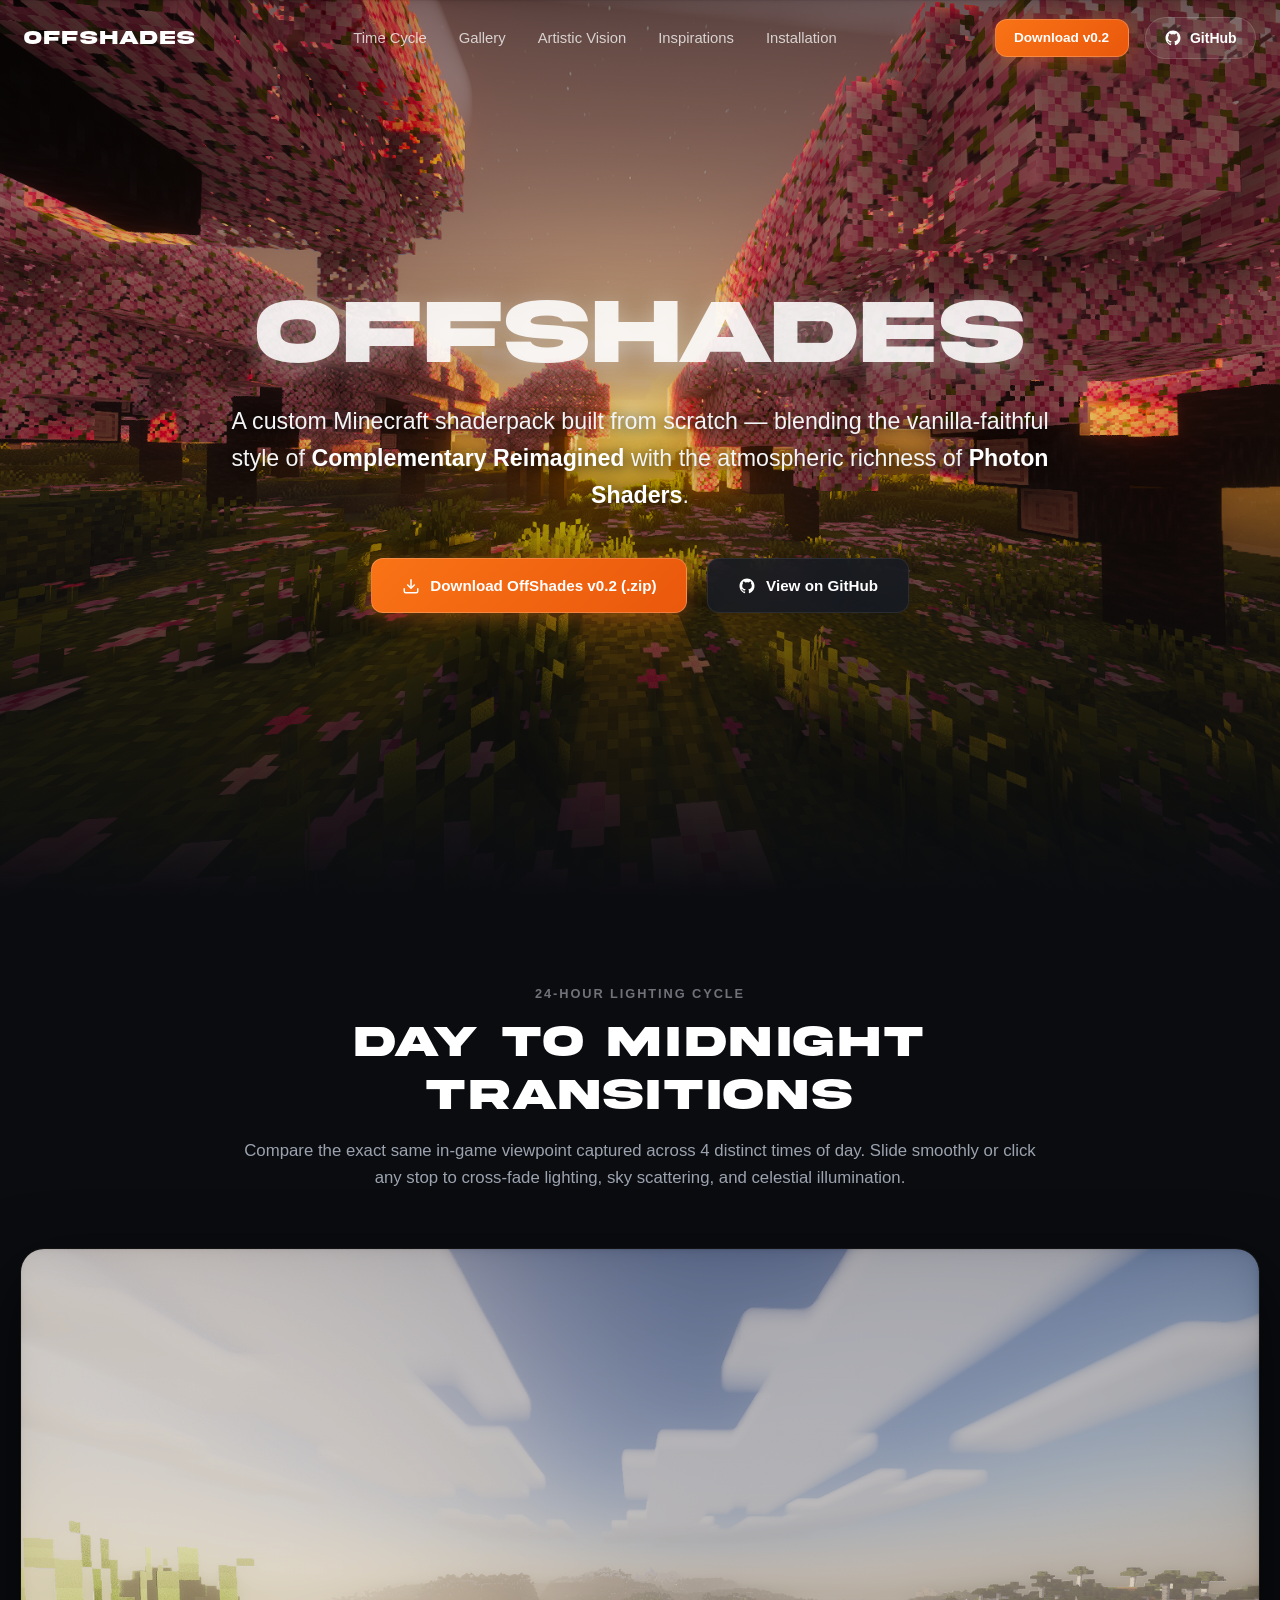
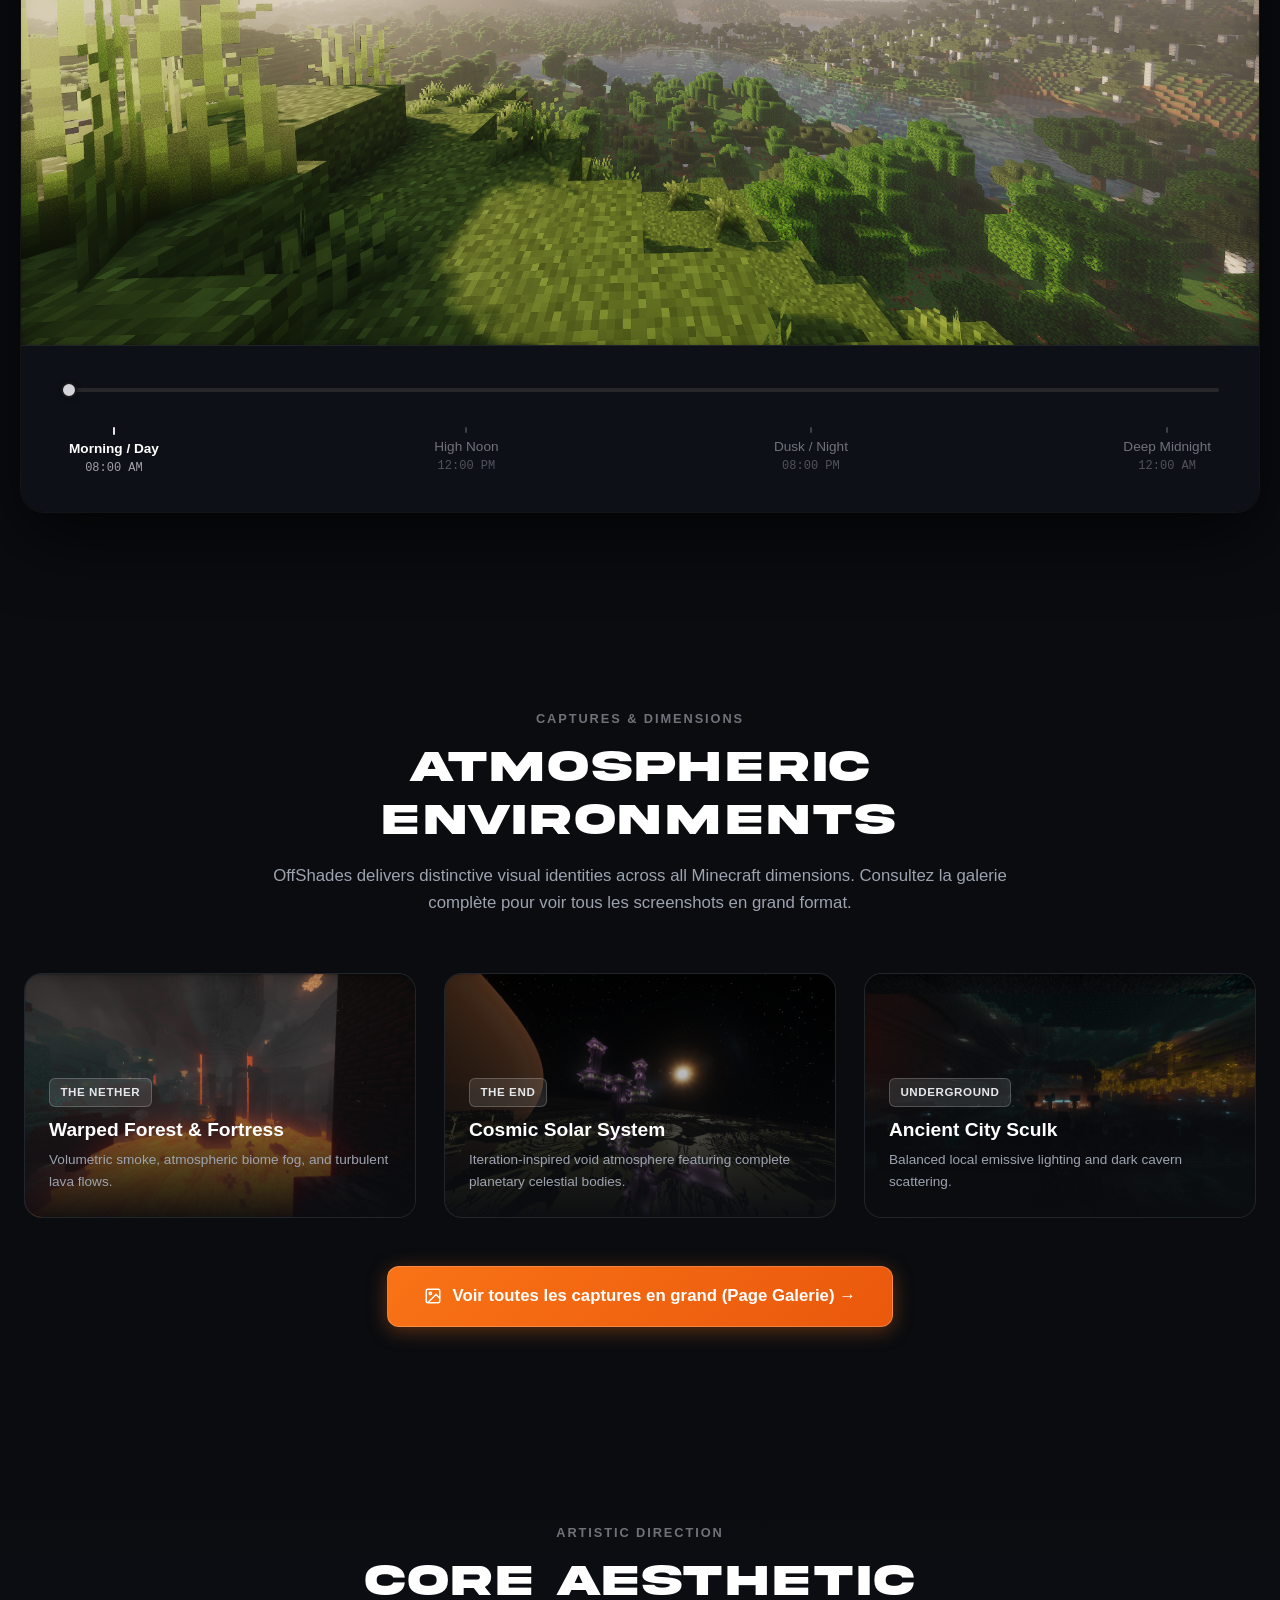
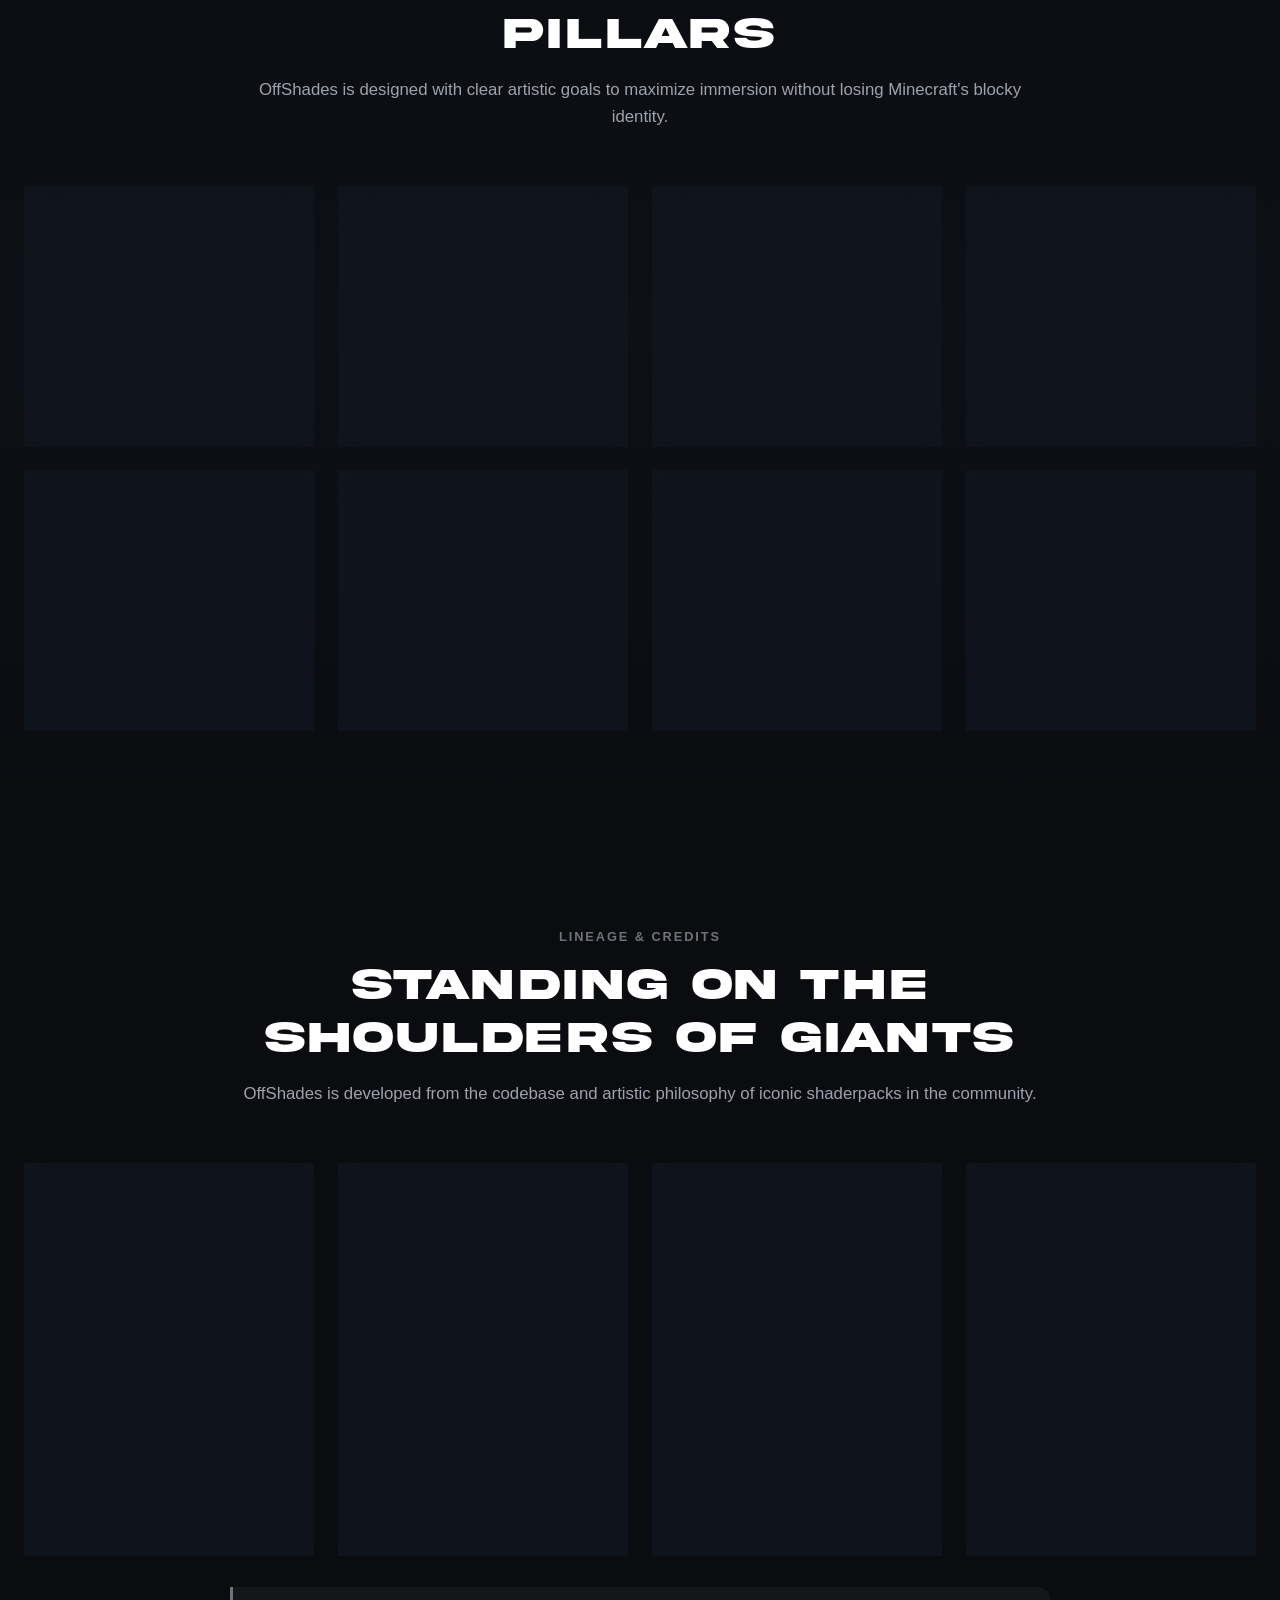
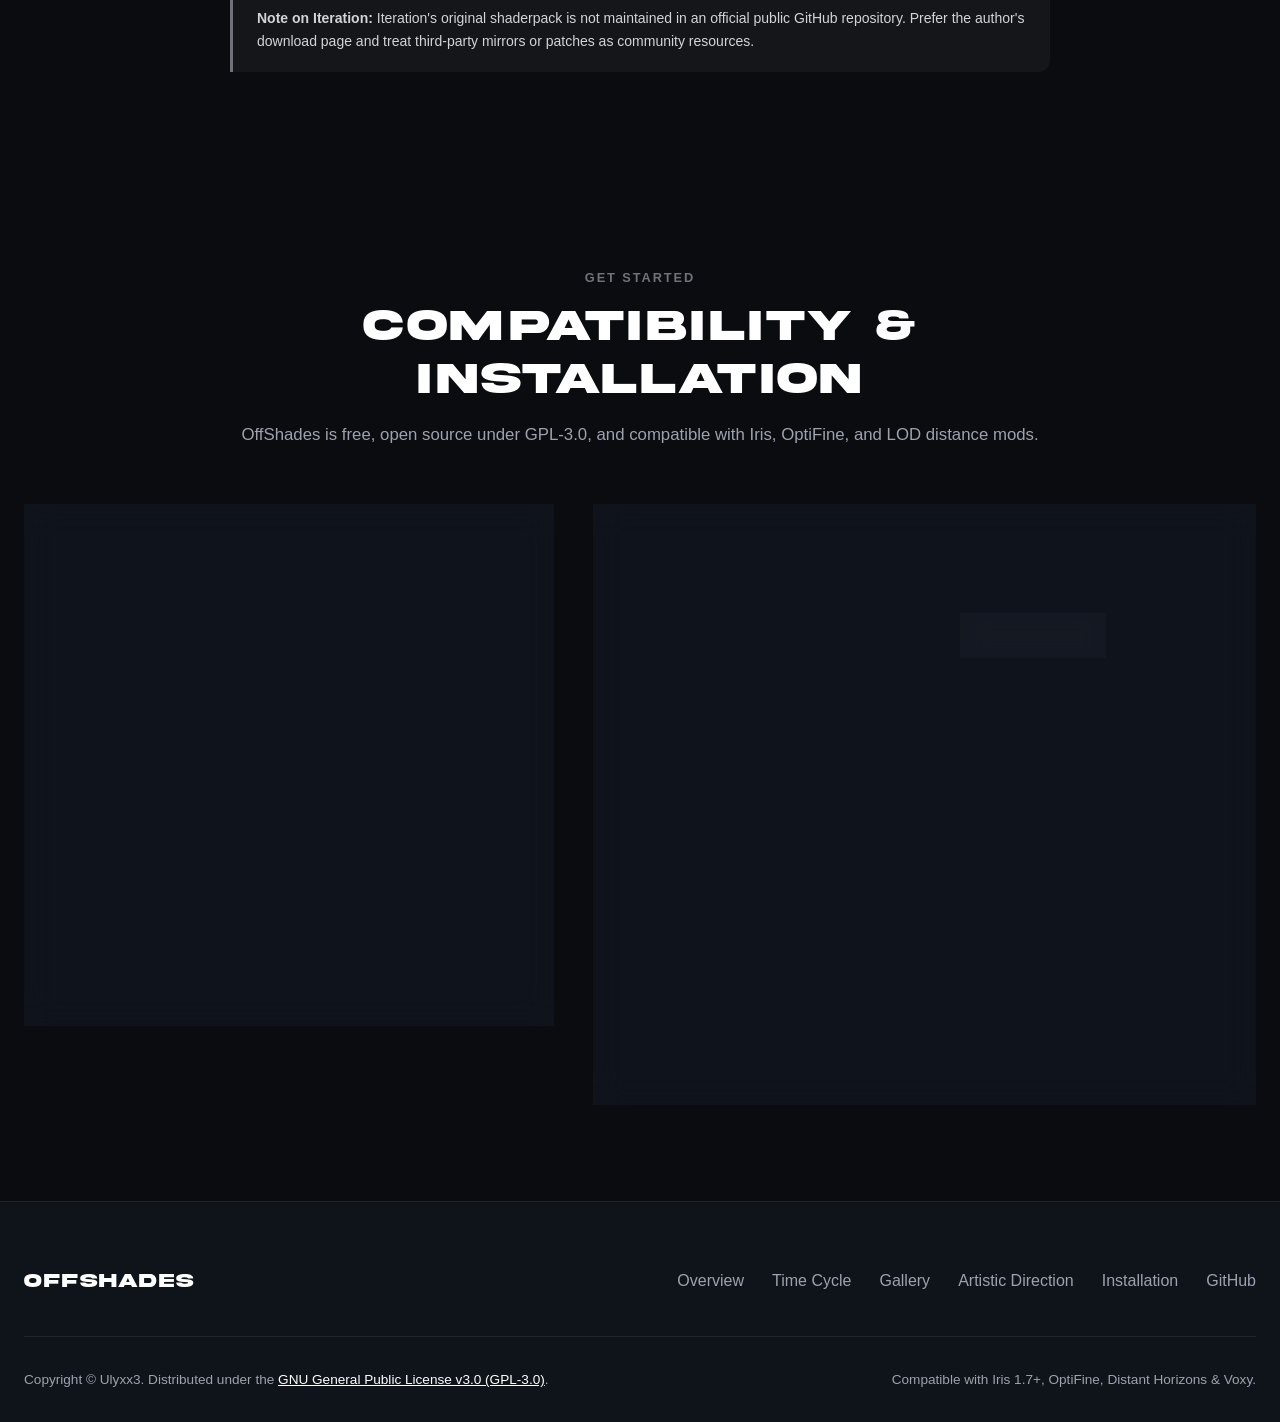
==== commit db9c651c: "fixes" ====
--- a/index.html
+++ b/index.html
@@ -18,7 +18,7 @@
   <link rel="icon" type="image/png" href="./assets/website/sunrise.png">
 
   <!-- Stylesheet in assets/website/css/ -->
-  <link rel="stylesheet" href="./assets/website/css/style.css">
+  <link rel="stylesheet" href="./assets/website/css/style.css?v=2.1">
 </head>
 <body>
 
@@ -610,6 +610,6 @@
     </div>
   </footer>
 
-  <script src="./assets/website/js/main.js"></script>
+  <script src="./assets/website/js/main.js?v=2.1"></script>
 </body>
 </html>
--- a/assets/website/css/style.css
+++ b/assets/website/css/style.css
@@ -239,7 +239,7 @@
    ========================================================================== */
 .hero {
   position: relative;
-  width: 100vw;
+  width: 100%;
   height: 100vh;
   min-height: 100vh;
   max-height: 100vh;
@@ -278,10 +278,14 @@
   position: relative;
   z-index: 2;
   text-align: center;
-  max-width: 1100px;
+  width: 100%;
+  max-width: 1400px;
+  margin-left: auto;
+  margin-right: auto;
   display: flex;
   flex-direction: column;
   align-items: center;
+  justify-content: center;
 }
 
 .hero-title-stage {
@@ -289,16 +293,22 @@
   margin-bottom: 1.5rem;
   user-select: none;
   width: 100%;
+  display: flex;
+  justify-content: center;
+  align-items: center;
+  text-align: center;
 }
 
 .hero-title {
   font-family: var(--font-title);
-  font-size: clamp(3.8rem, 11.5vw, 9.4rem);
+  font-size: clamp(2.8rem, 7.2vw, 6.6rem);
   font-weight: 900;
-  letter-spacing: 0.05em;
+  letter-spacing: 0;
   line-height: 1;
   text-transform: uppercase;
-  margin: 0;
+  margin: 0 auto;
+  text-align: center;
+  display: inline-block;
   color: rgba(255, 255, 255, 0.88);
   mix-blend-mode: overlay;
   text-shadow: 0 4px 25px rgba(255, 255, 255, 0.35);
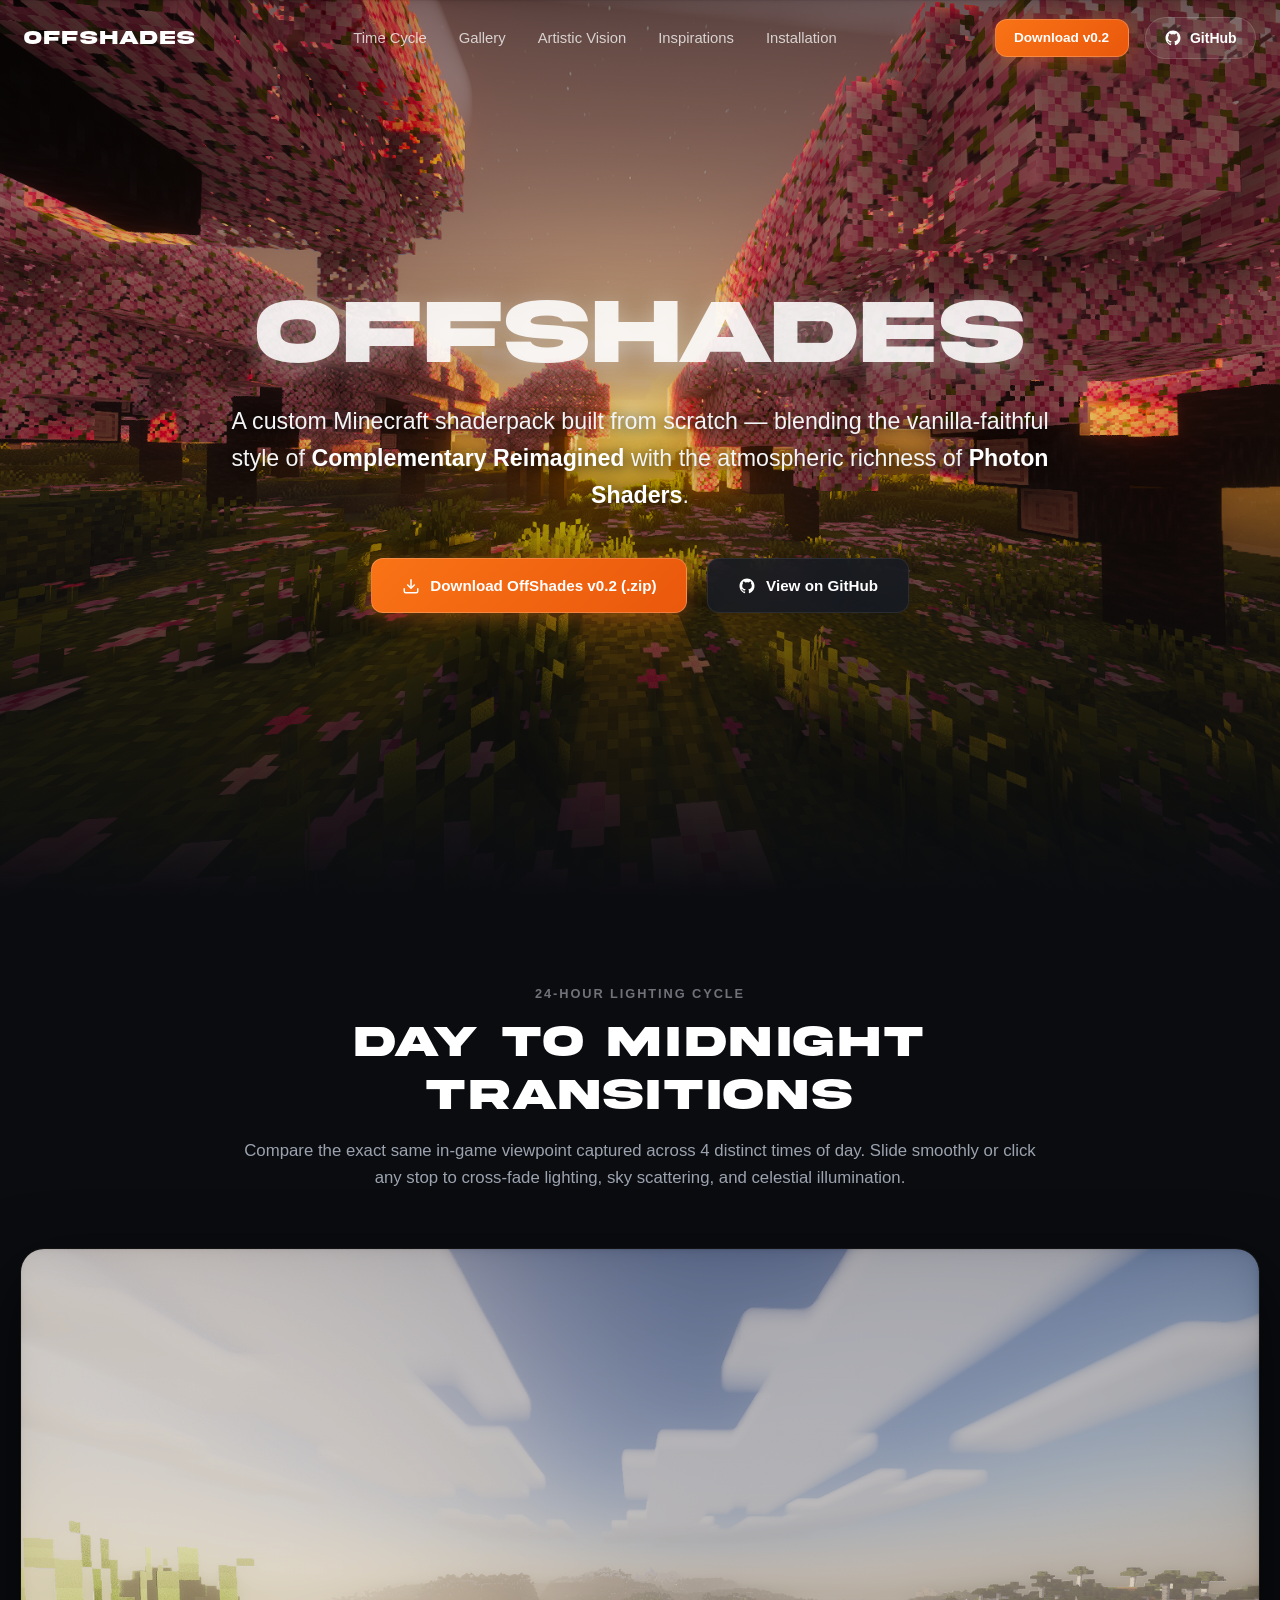
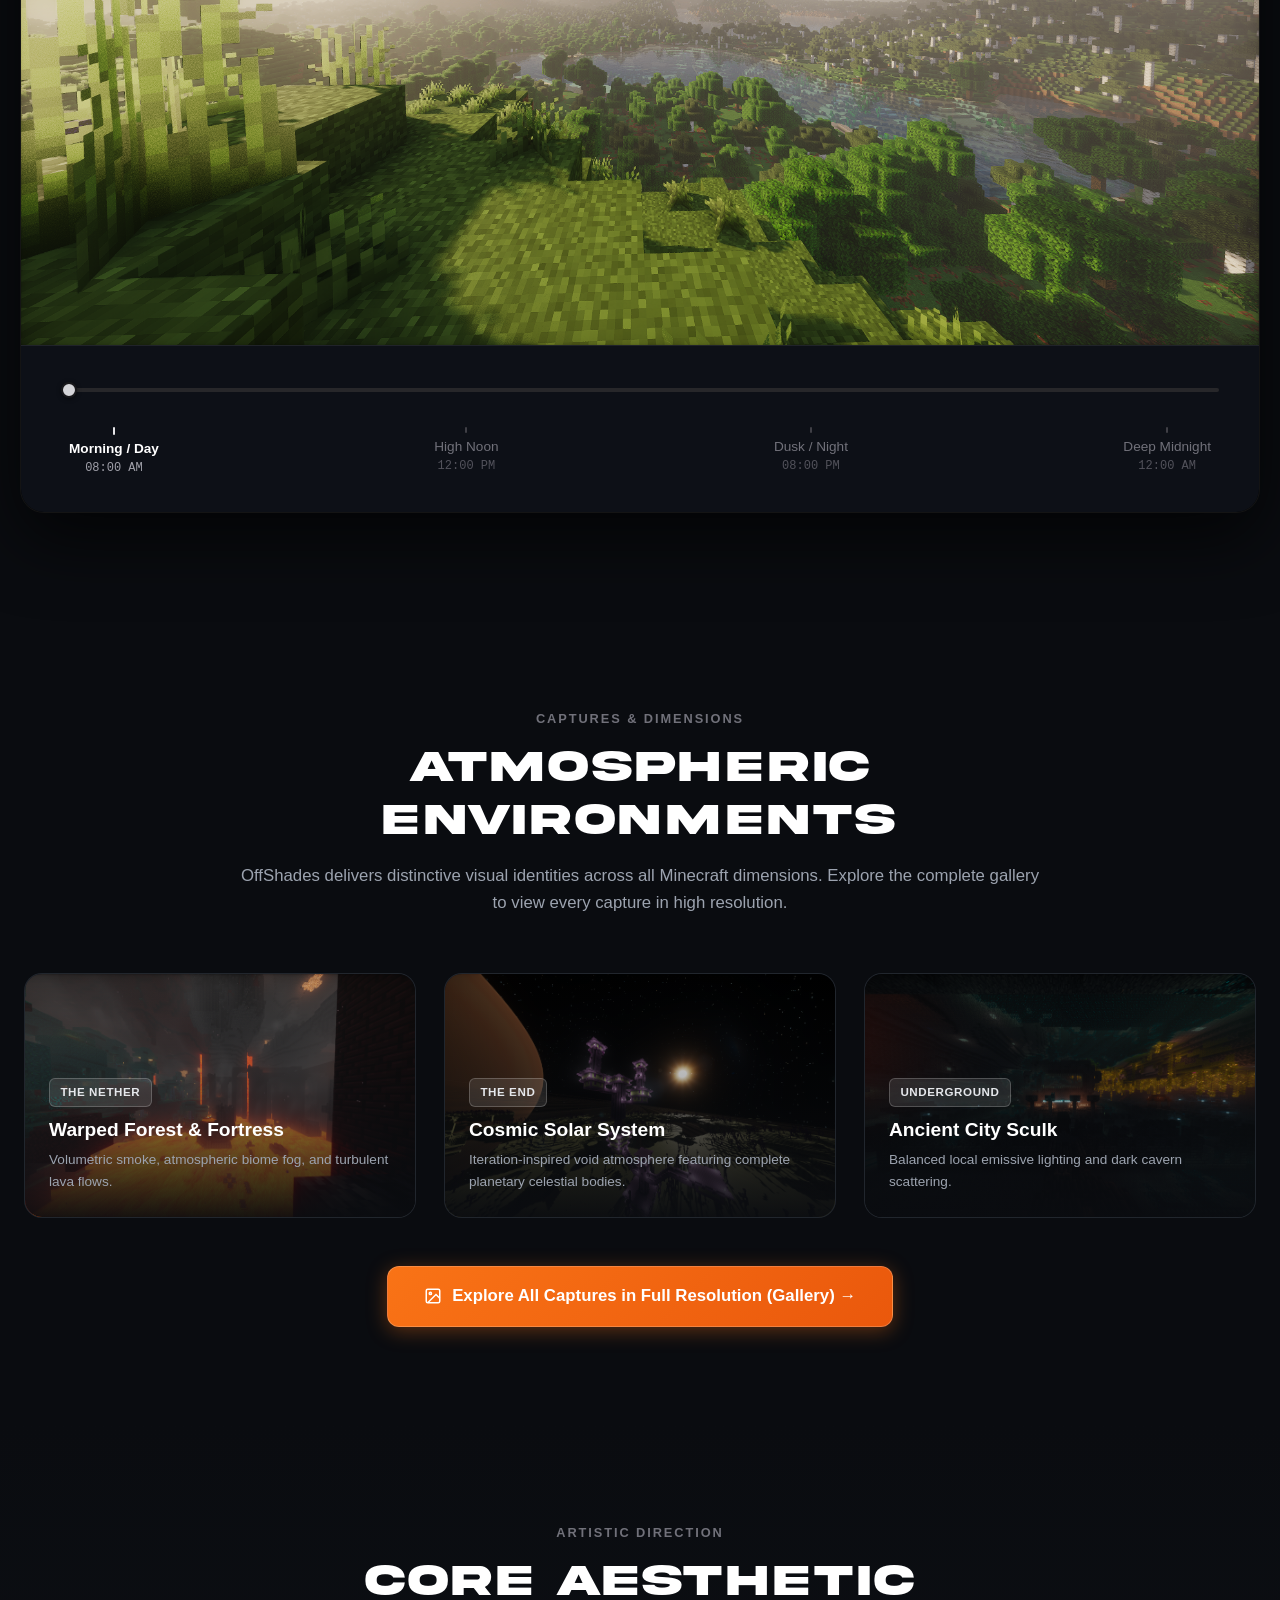
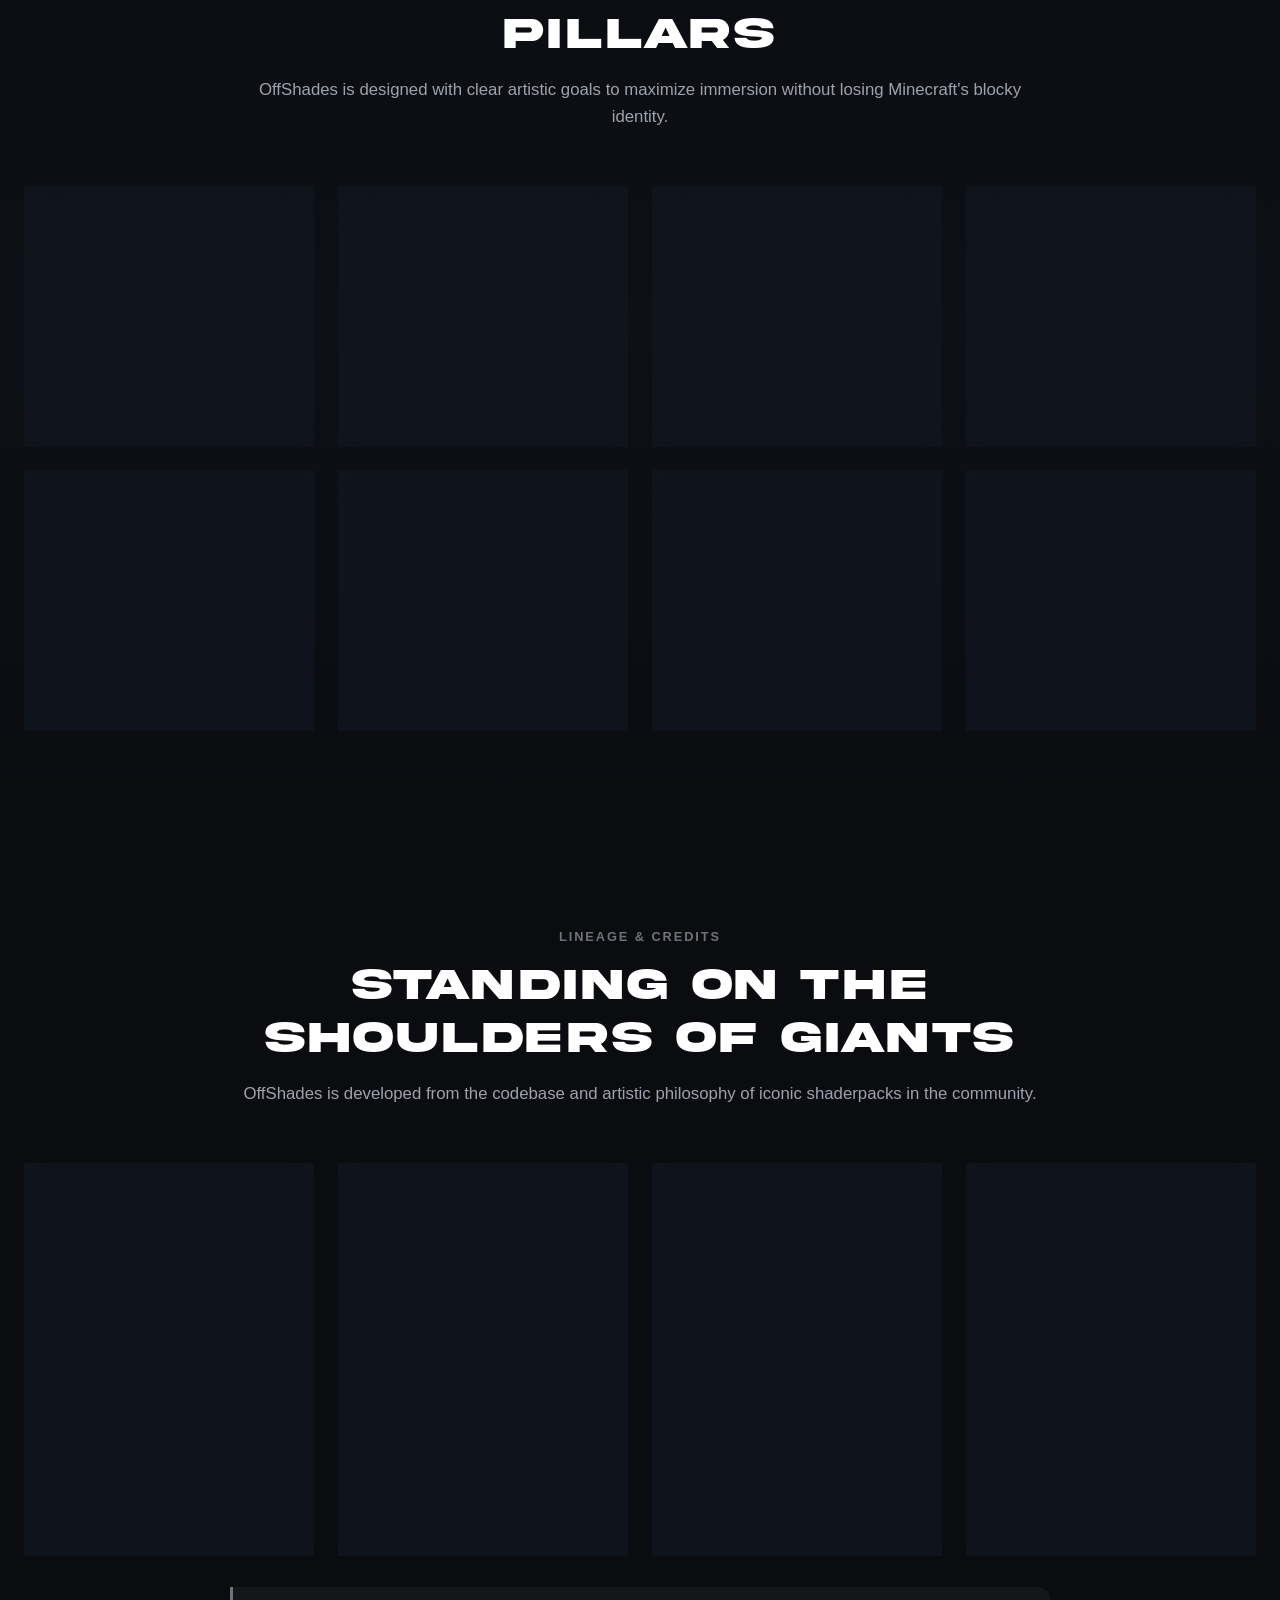
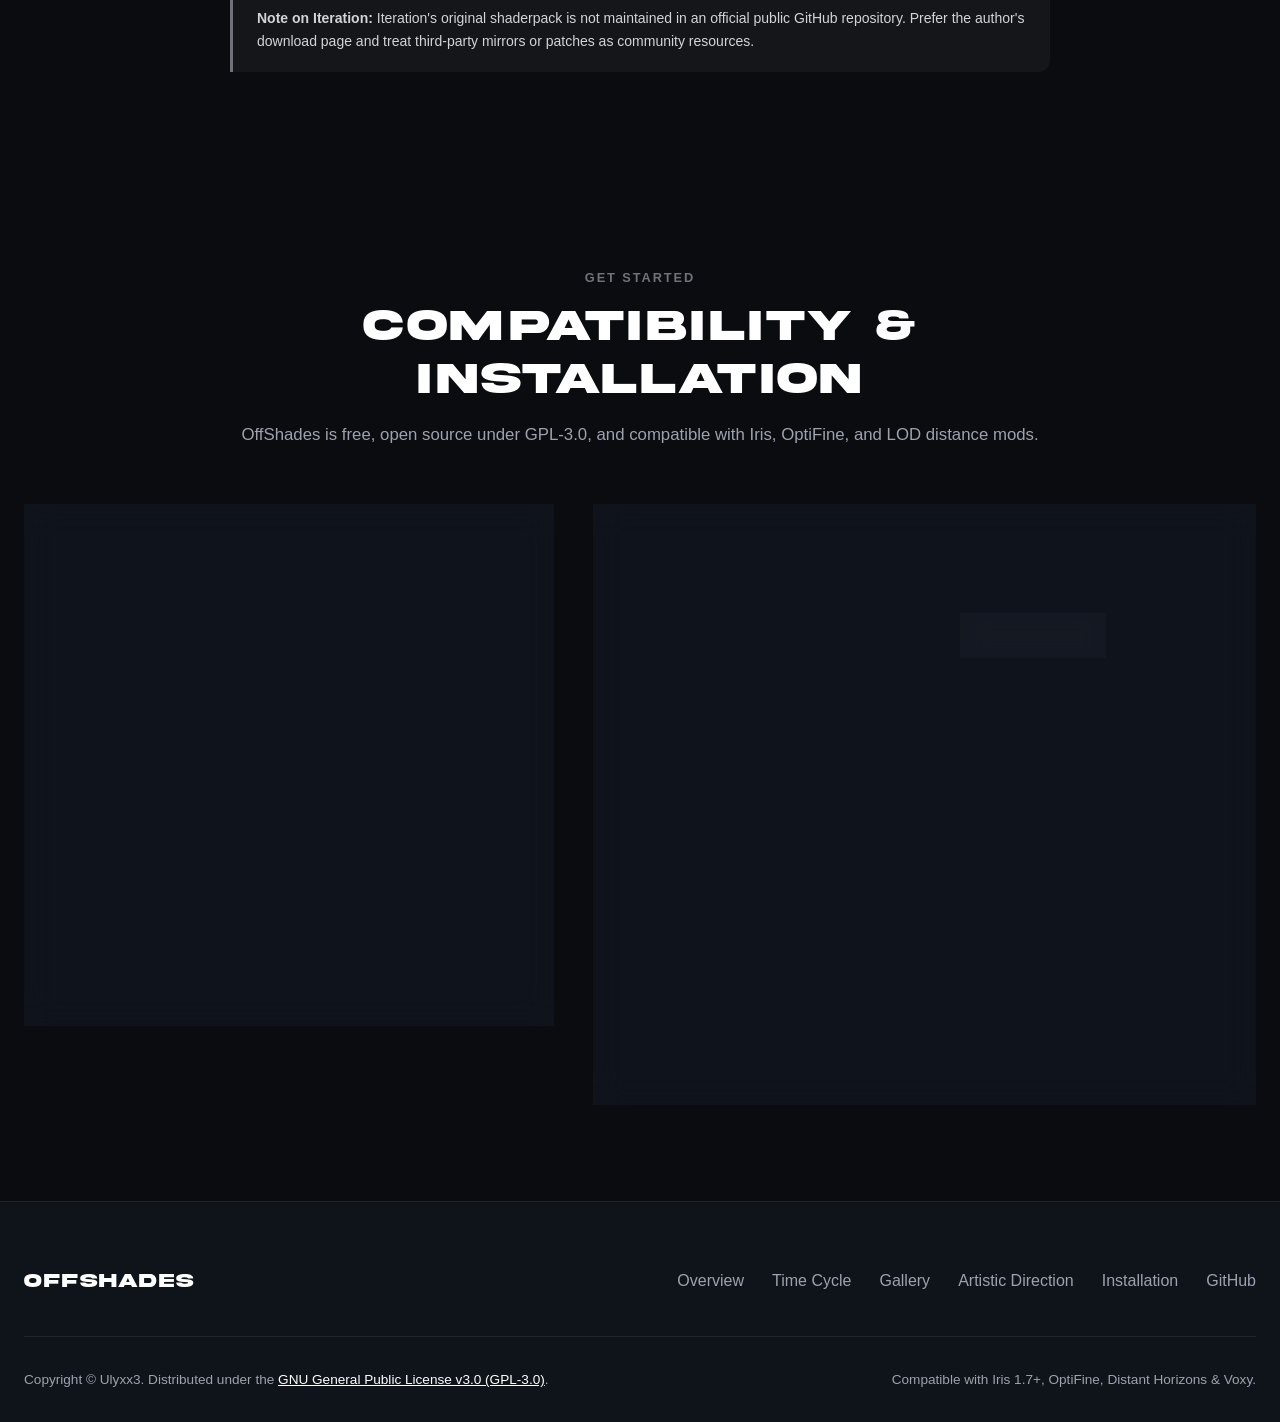
==== commit 8e4359c8: "translation fix" ====
--- a/index.html
+++ b/index.html
@@ -162,7 +162,7 @@
         <h2 class="section-title">Atmospheric Environments</h2>
         <p class="section-desc">
           OffShades delivers distinctive visual identities across all Minecraft dimensions. 
-          Consultez la galerie complète pour voir tous les screenshots en grand format.
+          Explore the complete gallery to view every capture in high resolution.
         </p>
       </div>
 
@@ -206,7 +206,7 @@
             <circle cx="8.5" cy="8.5" r="1.5"></circle>
             <polyline points="21 15 16 10 5 21"></polyline>
           </svg>
-          Voir toutes les captures en grand (Page Galerie) →
+          Explore All Captures in Full Resolution (Gallery) →
         </a>
       </div>
     </div>
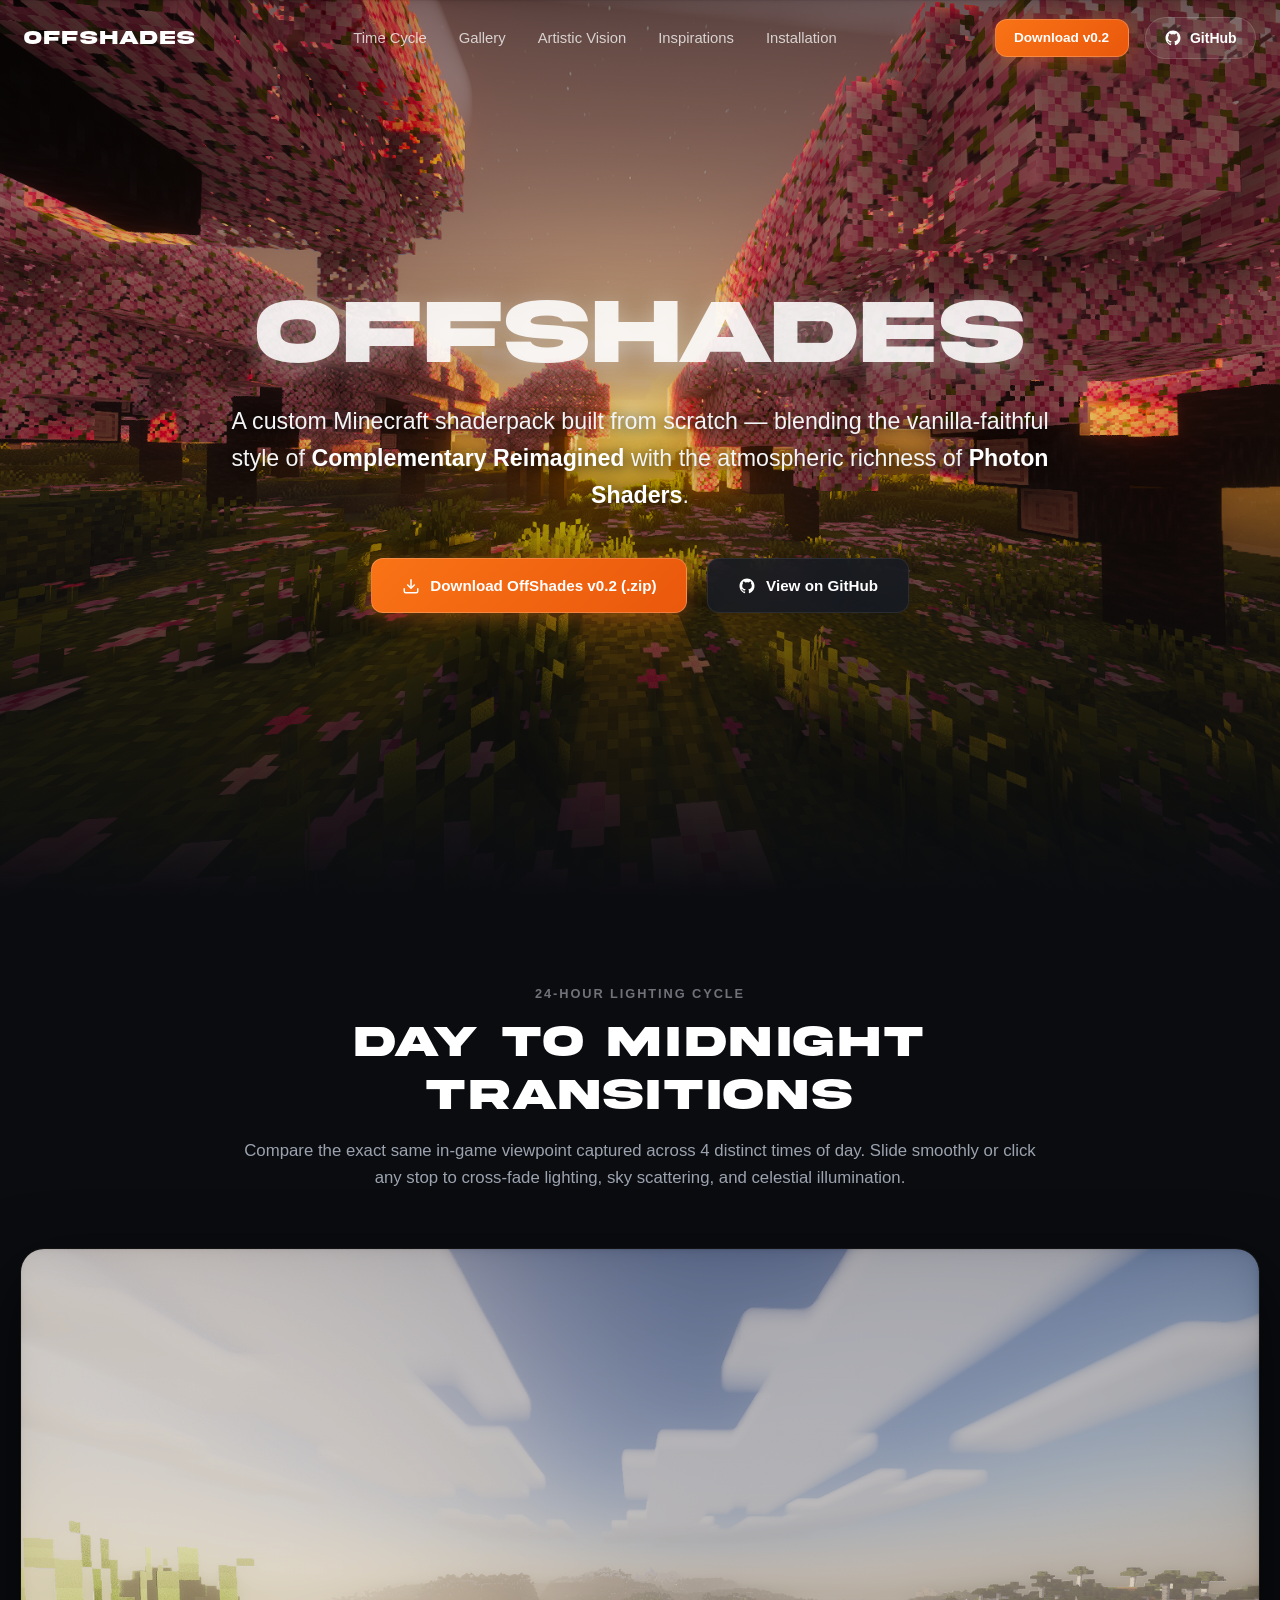
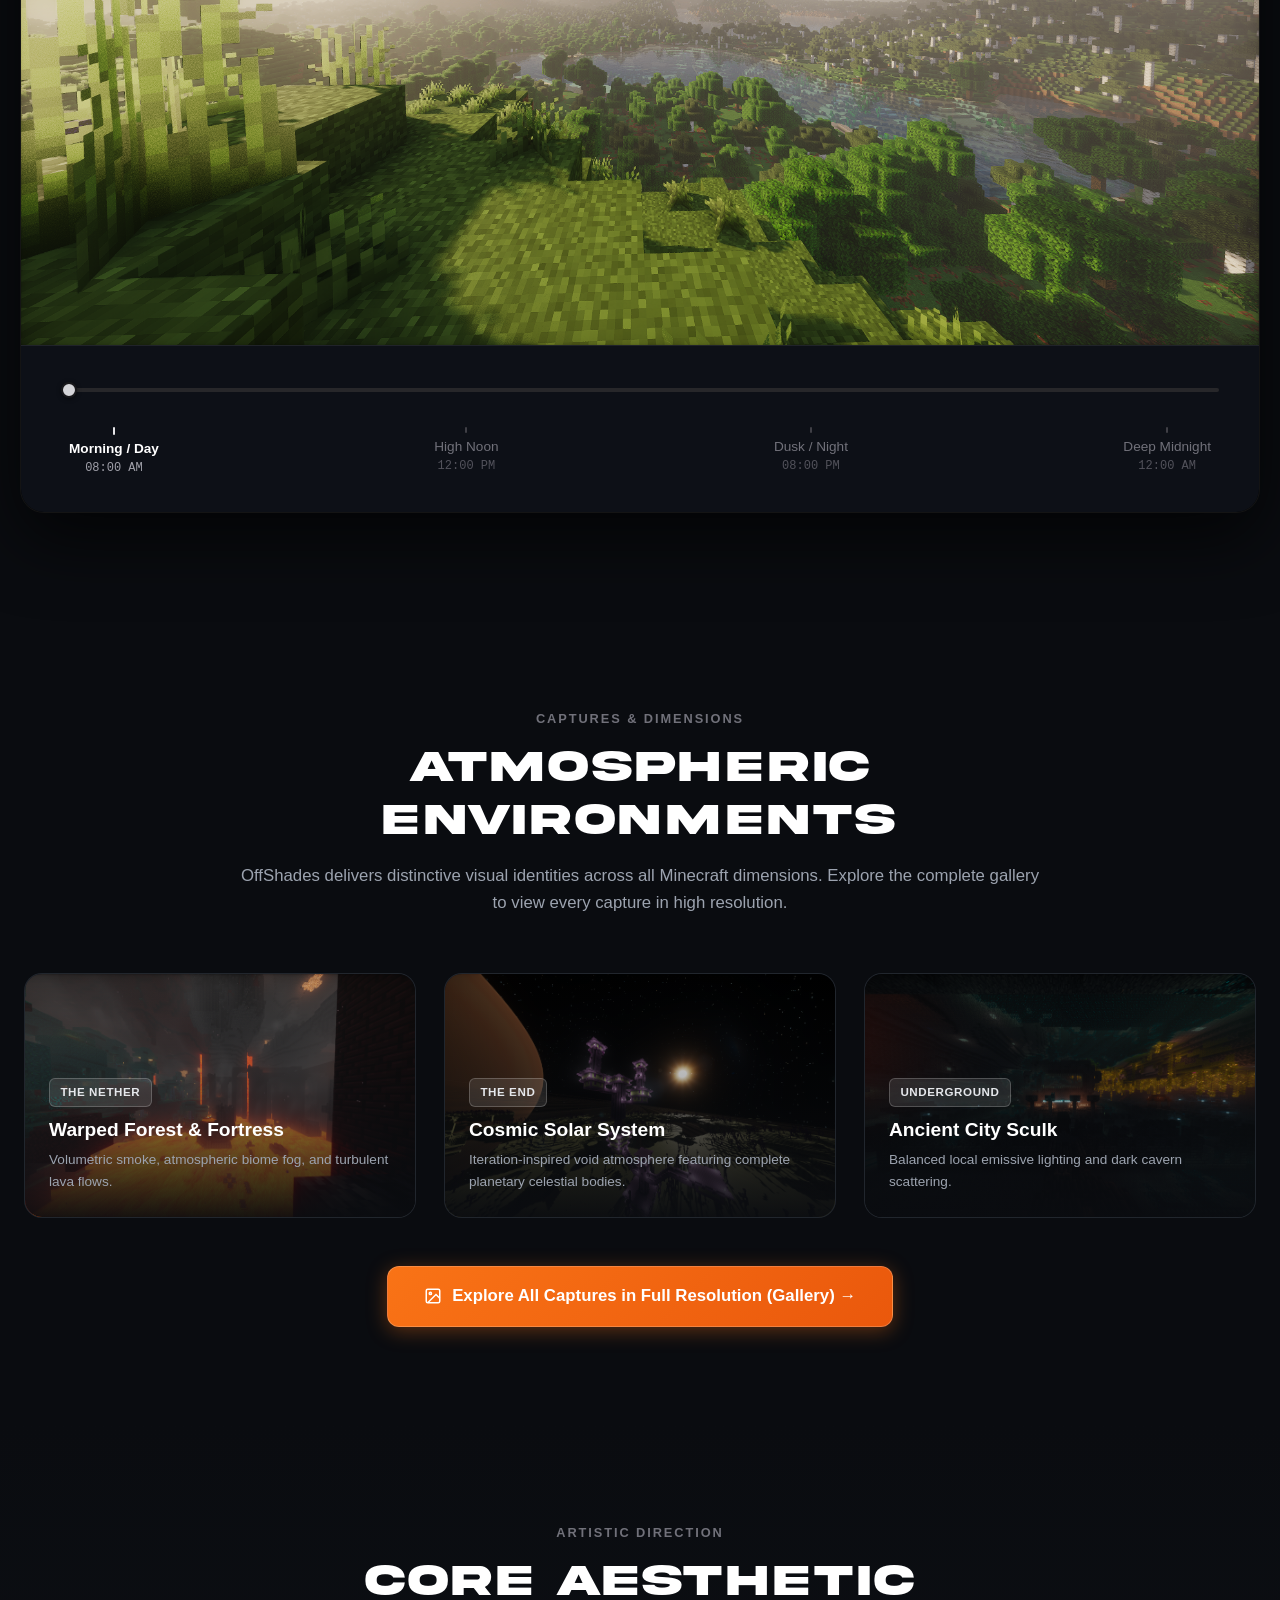
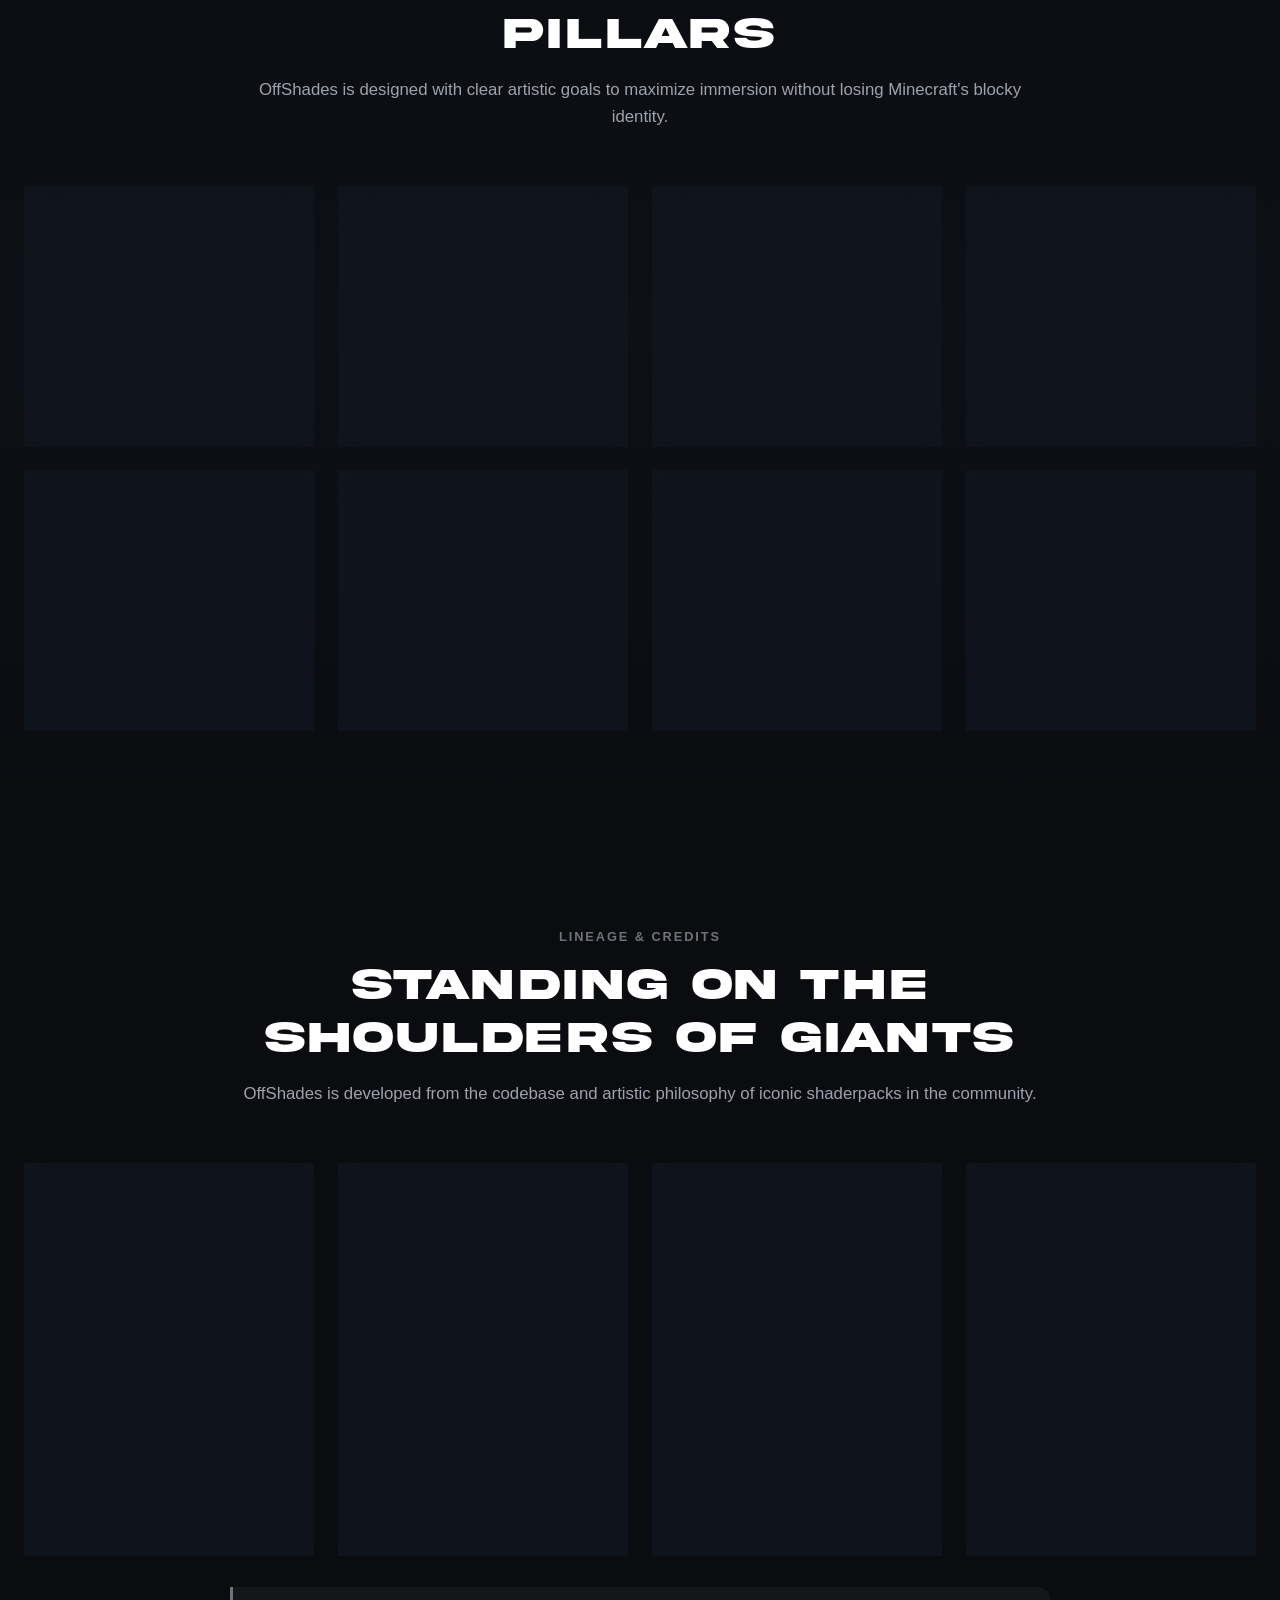
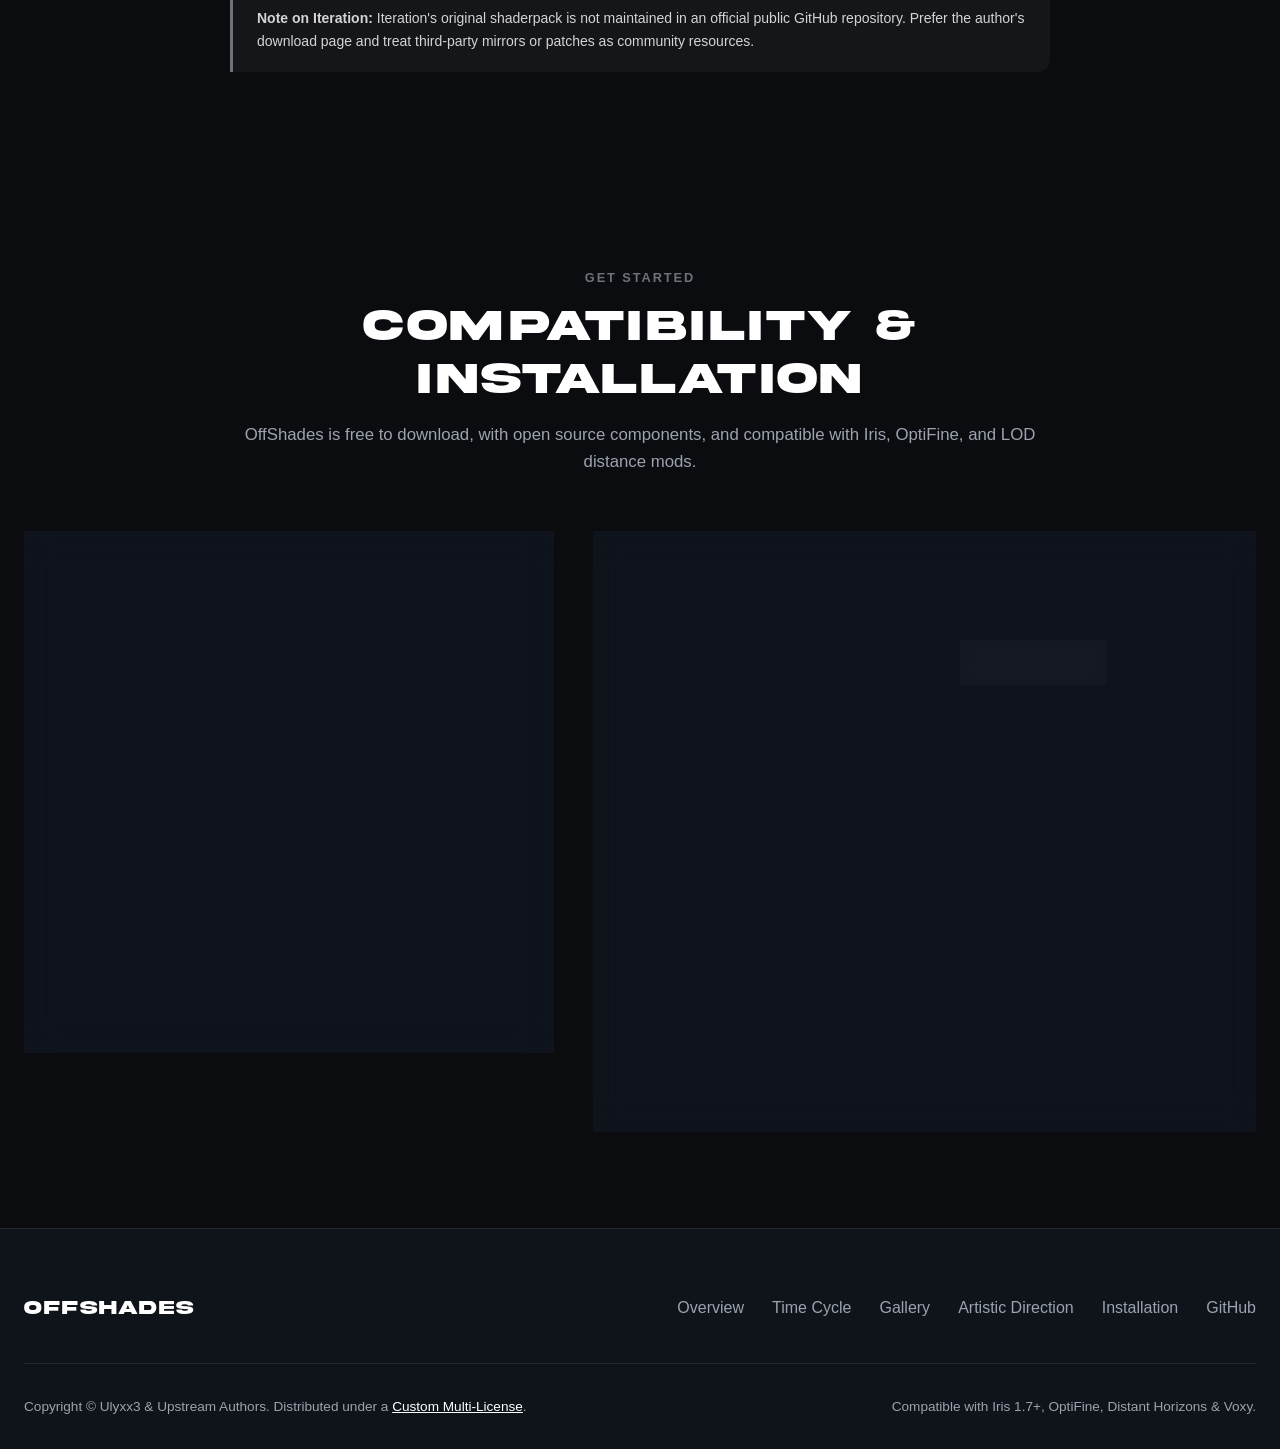
==== commit 796e6beb: "replace GPL-3.0 license with custom license" ====
--- a/index.html
+++ b/index.html
@@ -444,7 +444,7 @@
         <span class="section-tag">Get Started</span>
         <h2 class="section-title">Compatibility & Installation</h2>
         <p class="section-desc">
-          OffShades is free, open source under GPL-3.0, and compatible with Iris, OptiFine, and LOD distance mods.
+          OffShades is free to download, with open source components, and compatible with Iris, OptiFine, and LOD distance mods.
         </p>
       </div>
 
@@ -600,8 +600,8 @@
 
       <div class="footer-bottom">
         <div>
-          Copyright © Ulyxx3. Distributed under the 
-          <span class="footer-license"><a href="./LICENSE">GNU General Public License v3.0 (GPL-3.0)</a></span>.
+          Copyright © Ulyxx3 & Upstream Authors. Distributed under a 
+          <span class="footer-license"><a href="./LICENSE">Custom Multi-License</a></span>.
         </div>
         <div>
           Compatible with Iris 1.7+, OptiFine, Distant Horizons & Voxy.
